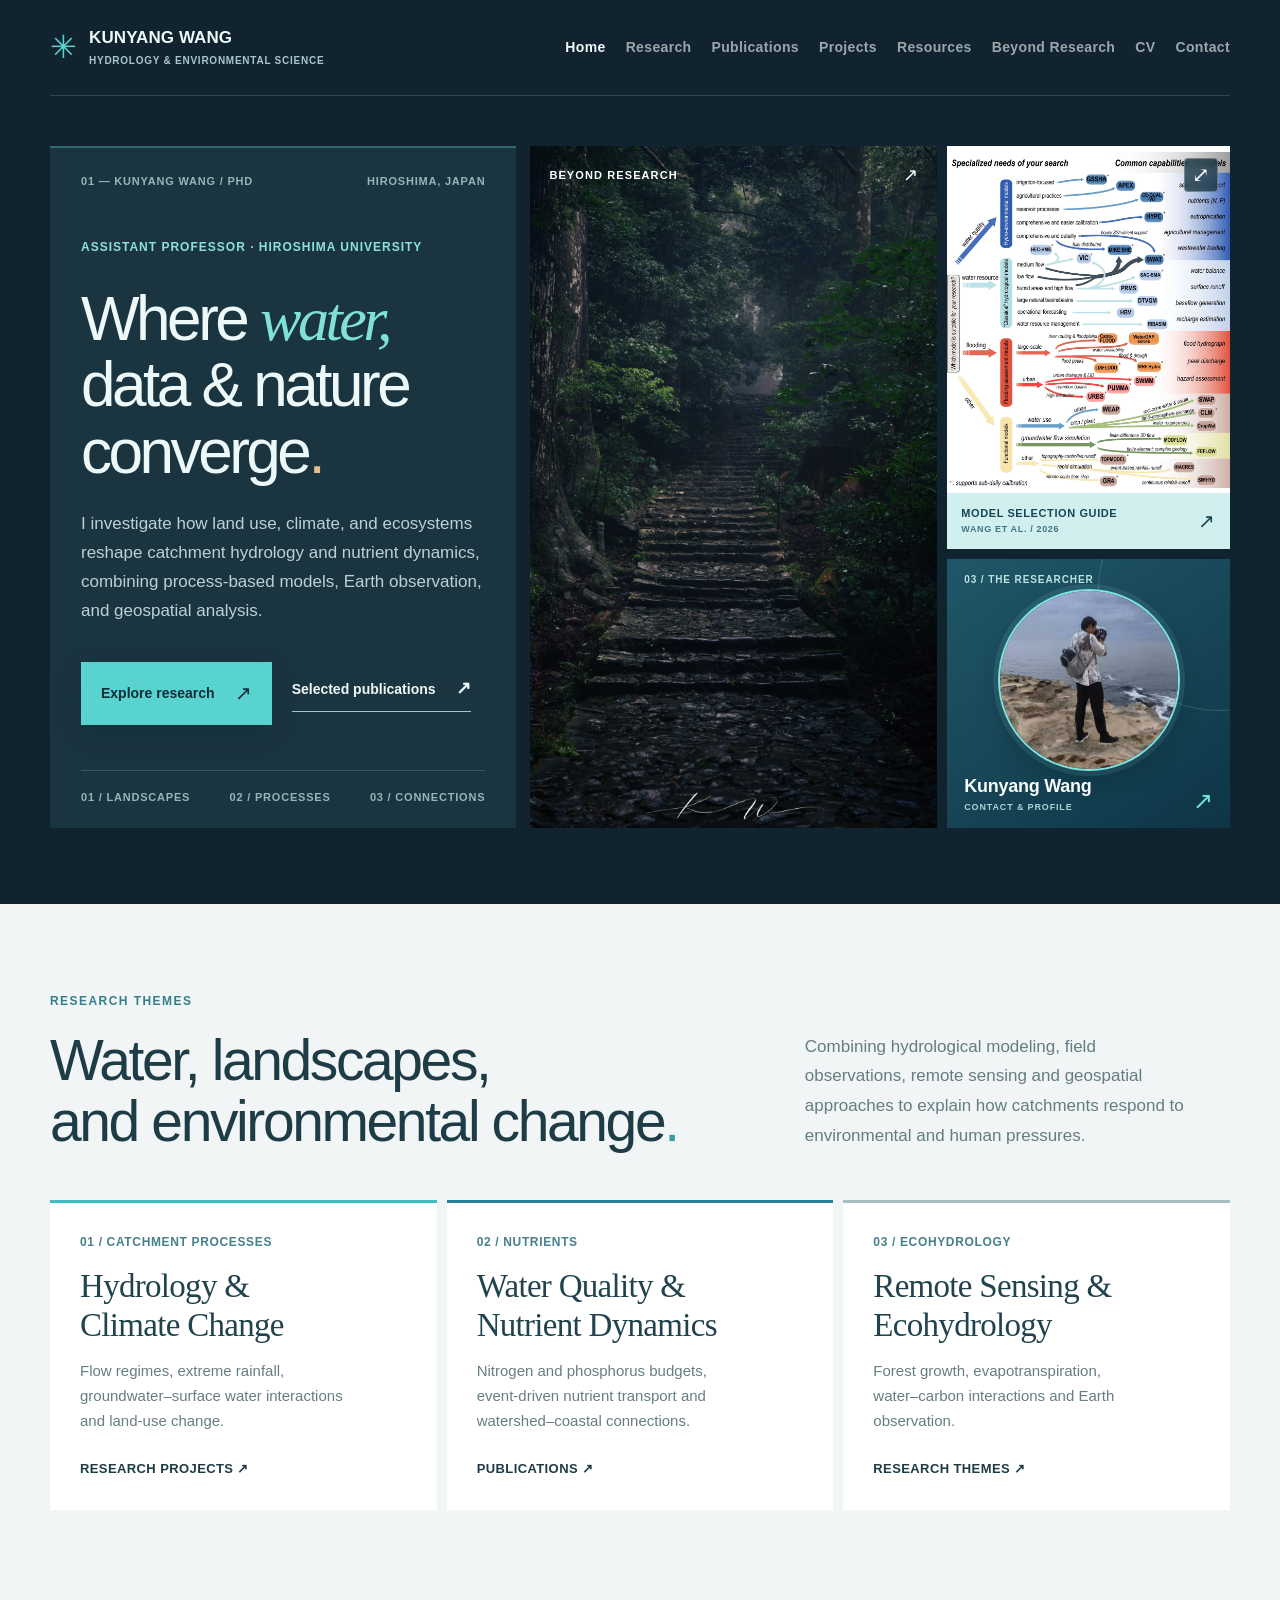
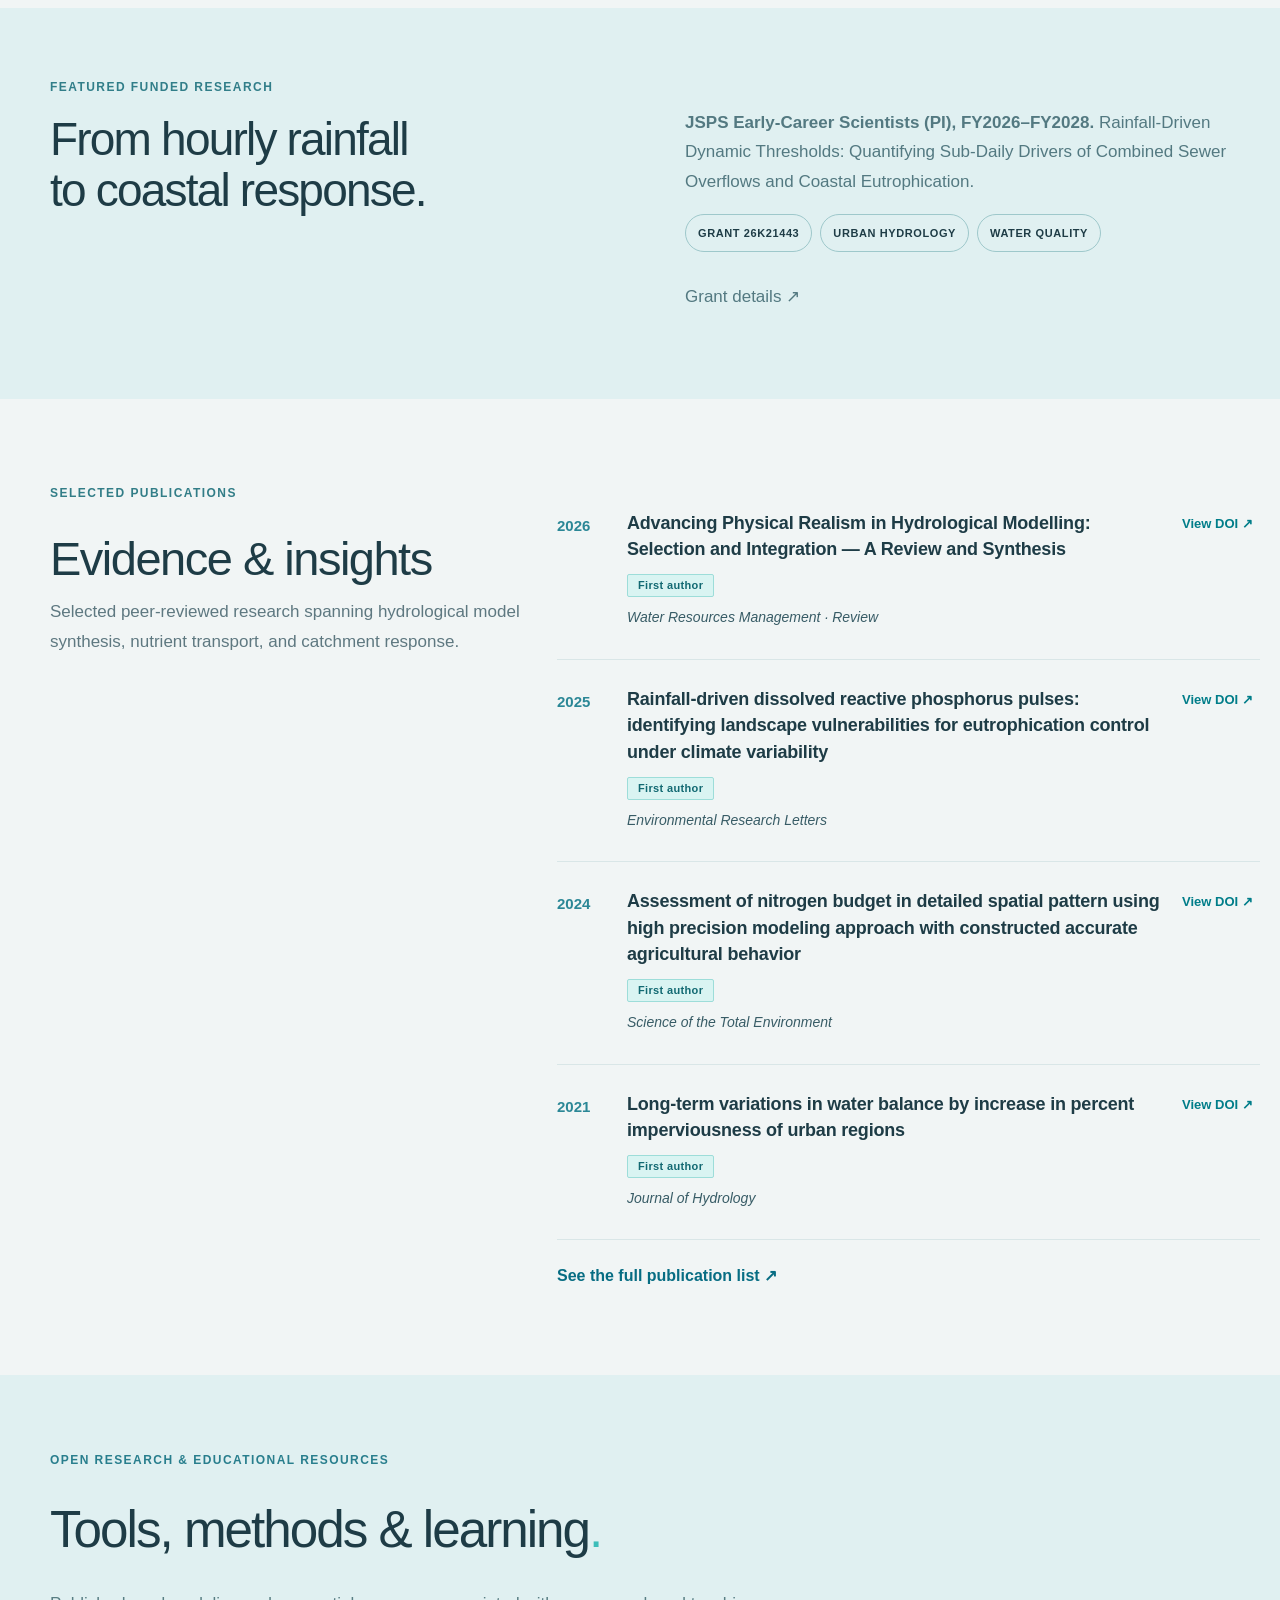
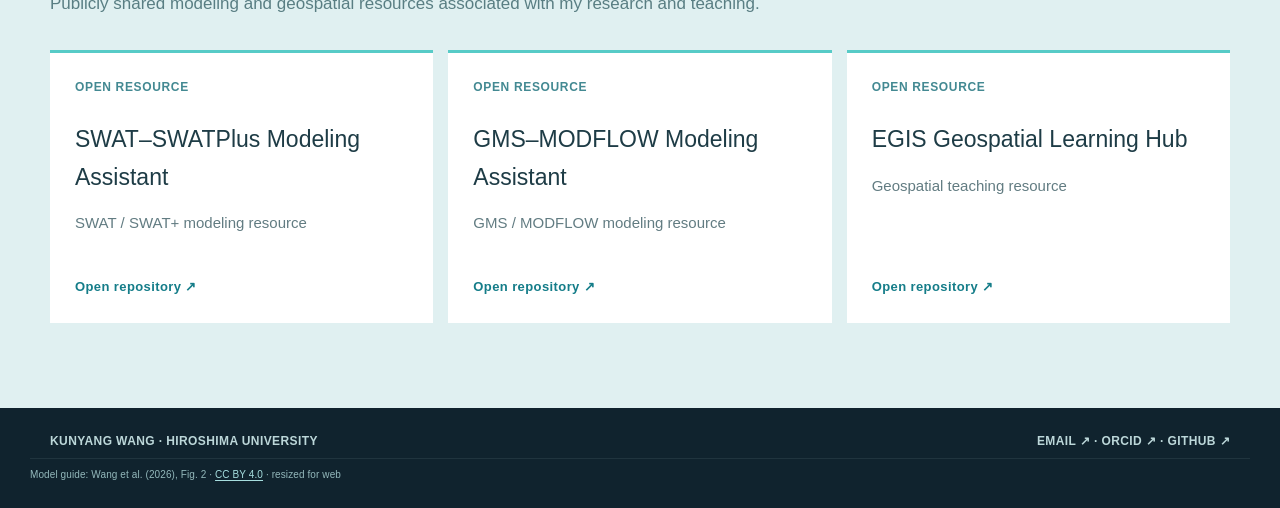
==== index.html @ d7cbd9cb "Deploy original Research Atlas V15 with Kumano Kodo photography" ====
<!DOCTYPE html>

<html lang="en"><head><meta charset="utf-8"/><meta content="width=device-width,initial-scale=1" name="viewport"/><meta content="Academic website of Kunyang Wang, Assistant Professor at Hiroshima University. Hydrology, water quality, remote sensing, and environmental modeling." name="description"/><title>Research Atlas | Kunyang Wang</title><link href="assets/base.css" rel="stylesheet"/><link href="assets/c-turquoise.css" rel="stylesheet"/><link href="assets/academic.css" rel="stylesheet"/><link href="assets/typography-v3.css" rel="stylesheet"/><link href="assets/photography-v4.css" rel="stylesheet"/><link href="assets/hero-photo-v5.css" rel="stylesheet"/><link href="assets/hero-grid-v6.css" rel="stylesheet"/><link href="assets/model-guide-v7.css" rel="stylesheet"/><link href="assets/portrait-tile-v9.css" rel="stylesheet"/></head><body><div class="top-shell" id="home"><header class="wrap site-nav"><a class="logo" href="index.html"><span class="logo-symbol">✳</span><span class="logo-words">KUNYANG WANG<small>HYDROLOGY &amp; ENVIRONMENTAL SCIENCE</small></span></a><nav aria-label="Main navigation" class="navlinks"><a class="active" href="index.html">Home</a><a href="index.html#research">Research</a><a href="publications.html">Publications</a><a href="projects.html">Projects</a><a href="resources.html">Resources</a><a href="beyond-research.html">Beyond Research</a><a href="cv.html">CV</a><a href="contact.html">Contact</a></nav></header>
<section class="hero wrap"><div class="hero-left"><div class="eyebrow"><span>01 — KUNYANG WANG / PHD</span><span>HIROSHIMA, JAPAN</span></div><div class="left-inner"><div class="tiny-caps">ASSISTANT PROFESSOR · HIROSHIMA UNIVERSITY</div><h1>Where <span>water,</span><br/>data &amp; nature<br/>converge<span class="stop">.</span></h1><p>I investigate how land use, climate, and ecosystems reshape catchment hydrology and nutrient dynamics, combining process-based models, Earth observation, and geospatial analysis.</p><div class="actions"><a class="primary" href="#research">Explore research <span>↗</span></a><a class="secondary" href="publications.html">Selected publications <span>↗</span></a></div></div><div class="left-bottom"><span>01 / LANDSCAPES</span><span>02 / PROCESSES</span><span>03 / CONNECTIONS</span></div></div><div class="hero-board"><a aria-label="Explore photography by Kunyang Wang" class="photo-tile" href="beyond-research.html"><img alt="A stone staircase rises through a dark green forest toward soft light; photograph by Kunyang Wang." decoding="async" fetchpriority="high" height="3840" loading="eager" src="photos/albums/kumano-kodo/01-mg-9178-1.webp" width="2560"/><div class="image-top">BEYOND RESEARCH<span>↗</span></div></a><figure class="map-tile model-guide-tile">
<a aria-label="Read Wang et al. (2026) review: Advancing Physical Realism in Hydrological Modelling" class="model-guide-link" href="https://doi.org/10.1007/s11269-026-04534-1" rel="noopener noreferrer" target="_blank"><img alt="Hydrological model-selection flowchart matching specialized research needs with model capabilities; from Wang et al. (2026), Figure 2." decoding="async" height="1307" loading="eager" src="assets/wang-et-al-2026-model-selection.webp" width="1100"/><span class="model-guide-caption"><span><strong>MODEL SELECTION GUIDE</strong><small>WANG ET AL. / 2026</small></span><b aria-hidden="true">↗</b></span></a>
<a aria-label="Open the full-resolution model selection figure in a new tab" class="model-guide-zoom" href="assets/wang-et-al-2026-model-selection-full.jpg" rel="noopener noreferrer" target="_blank" title="View full figure">⤢</a>
</figure><a aria-label="About Kunyang Wang — visit the Contact page" class="portrait-tile" href="contact.html"><span class="portrait-kicker">03 / THE RESEARCHER</span><span class="portrait-avatar"><img alt="Kunyang Wang standing on a rocky coastline and photographing the sea, full-length view" decoding="async" height="720" loading="eager" src="photos/site/kunyang-wang-coast-portrait.webp" width="720"/></span><span class="portrait-footer"><span class="portrait-label"><strong>Kunyang Wang</strong><small>CONTACT &amp; PROFILE</small></span><b aria-hidden="true">↗</b></span></a></div></section></div>
<section class="focus" id="research"><div class="wrap"><div class="focus-intro"><div><div class="tiny-caps">RESEARCH THEMES</div><h2>Water, landscapes,<br/>and environmental change<span>.</span></h2></div><p>Combining hydrological modeling, field observations, remote sensing and geospatial approaches to explain how catchments respond to environmental and human pressures.</p></div>
<div class="focus-grid"><a class="focus-card" href="projects.html"><div class="tag">01 / CATCHMENT PROCESSES</div><h3>Hydrology &amp;<br/>Climate Change</h3><p>Flow regimes, extreme rainfall, groundwater–surface water interactions and land-use change.</p><span>RESEARCH PROJECTS ↗</span></a>
<a class="focus-card" href="publications.html"><div class="tag">02 / NUTRIENTS</div><h3>Water Quality &amp;<br/>Nutrient Dynamics</h3><p>Nitrogen and phosphorus budgets, event-driven nutrient transport and watershed–coastal connections.</p><span>PUBLICATIONS ↗</span></a>
<a class="focus-card" href="projects.html"><div class="tag">03 / ECOHYDROLOGY</div><h3>Remote Sensing &amp;<br/>Ecohydrology</h3><p>Forest growth, evapotranspiration, water–carbon interactions and Earth observation.</p><span>RESEARCH THEMES ↗</span></a></div></div></section>
<section class="interlude" id="projects"><div class="wrap interlude-grid"><div><div class="tiny-caps">FEATURED FUNDED RESEARCH</div><h2>From hourly rainfall<br/>to coastal response.</h2></div><div><p><strong>JSPS Early-Career Scientists (PI), FY2026–FY2028.</strong> Rainfall-Driven Dynamic Thresholds: Quantifying Sub-Daily Drivers of Combined Sewer Overflows and Coastal Eutrophication.</p><div class="pills"><span>GRANT 26K21443</span><span>URBAN HYDROLOGY</span><span>WATER QUALITY</span></div><p><a class="" href="https://kaken.nii.ac.jp/grant/KAKENHI-PROJECT-26K21443/" rel="noopener noreferrer" target="_blank">Grant details <span aria-hidden="true">↗</span></a></p></div></div></section>
<section class="work wrap selected-section" id="work"><div><div class="tiny-caps">SELECTED PUBLICATIONS</div><h2>Evidence &amp; insights</h2><p>Selected peer-reviewed research spanning hydrological model synthesis, nutrient transport, and catchment response.</p></div><div class="selected-list"><article class="publication-card"><div class="pub-year">2026</div><div class="pub-info"><h3>Advancing Physical Realism in Hydrological Modelling: Selection and Integration — A Review and Synthesis</h3><span class="first-author-badge">First author</span><p class="pub-authors">Wang, K., Onodera, S.-I., Saito, M., Nang, Y.W.</p><p class="pub-journal">Water Resources Management · Review</p></div><div class="pub-link"><a class="doi-link" href="https://doi.org/10.1007/s11269-026-04534-1" rel="noopener noreferrer" target="_blank">View DOI <span aria-hidden="true">↗</span></a></div></article><article class="publication-card"><div class="pub-year">2025</div><div class="pub-info"><h3>Rainfall-driven dissolved reactive phosphorus pulses: identifying landscape vulnerabilities for eutrophication control under climate variability</h3><span class="first-author-badge">First author</span><p class="pub-authors">Wang, K., Onodera, S.-I., Saito, M., Kimbi, S.B., Ishida, T.</p><p class="pub-journal">Environmental Research Letters</p></div><div class="pub-link"><a class="doi-link" href="https://doi.org/10.1088/1748-9326/ae00e0" rel="noopener noreferrer" target="_blank">View DOI <span aria-hidden="true">↗</span></a></div></article><article class="publication-card"><div class="pub-year">2024</div><div class="pub-info"><h3>Assessment of nitrogen budget in detailed spatial pattern using high precision modeling approach with constructed accurate agricultural behavior</h3><span class="first-author-badge">First author</span><p class="pub-authors">Wang, K., Onodera, S.-I., Saito, M., Shimizu, Y.</p><p class="pub-journal">Science of the Total Environment</p></div><div class="pub-link"><a class="doi-link" href="https://doi.org/10.1016/j.scitotenv.2023.169631" rel="noopener noreferrer" target="_blank">View DOI <span aria-hidden="true">↗</span></a></div></article><article class="publication-card"><div class="pub-year">2021</div><div class="pub-info"><h3>Long-term variations in water balance by increase in percent imperviousness of urban regions</h3><span class="first-author-badge">First author</span><p class="pub-authors">Wang, K., Onodera, S.-I., Saito, M., Shimizu, Y.</p><p class="pub-journal">Journal of Hydrology</p></div><div class="pub-link"><a class="doi-link" href="https://doi.org/10.1016/j.jhydrol.2021.126767" rel="noopener noreferrer" target="_blank">View DOI <span aria-hidden="true">↗</span></a></div></article><div class="inline-cta"><a class="" href="publications.html" rel="noopener noreferrer" target="_blank">See the full publication list <span aria-hidden="true">↗</span></a></div></div></section>
<section class="resource-band"><div class="wrap"><div class="tiny-caps">OPEN RESEARCH &amp; EDUCATIONAL RESOURCES</div><h2>Tools, methods &amp; learning<span>.</span></h2><p>Publicly shared modeling and geospatial resources associated with my research and teaching.</p><div class="resource-grid"><div class="resource-card"><div class="tag">OPEN RESOURCE</div><h3>SWAT–SWATPlus Modeling Assistant</h3><p>SWAT / SWAT+ modeling resource</p><a class="" href="https://github.com/kywang32/SWAT-SWATPlus-Modeling-Assistant" rel="noopener noreferrer" target="_blank">Open repository <span aria-hidden="true">↗</span></a></div><div class="resource-card"><div class="tag">OPEN RESOURCE</div><h3>GMS–MODFLOW Modeling Assistant</h3><p>GMS / MODFLOW modeling resource</p><a class="" href="https://github.com/kywang32/GMS-MODFLOW-Modeling-Assistant" rel="noopener noreferrer" target="_blank">Open repository <span aria-hidden="true">↗</span></a></div><div class="resource-card"><div class="tag">OPEN RESOURCE</div><h3>EGIS Geospatial Learning Hub</h3><p>Geospatial teaching resource</p><a class="" href="https://github.com/kywang32/EGIS-Geospatial-Learning-Hub" rel="noopener noreferrer" target="_blank">Open repository <span aria-hidden="true">↗</span></a></div></div></div></section>
<footer id="contact"><div class="wrap"><span>KUNYANG WANG · HIROSHIMA UNIVERSITY</span><span><a class="" href="mailto:kywang@hiroshima-u.ac.jp" rel="noopener noreferrer" target="_blank">EMAIL <span aria-hidden="true">↗</span></a> · <a class="" href="https://orcid.org/0000-0001-8528-1574" rel="noopener noreferrer" target="_blank">ORCID <span aria-hidden="true">↗</span></a> · <a class="" href="https://github.com/kywang32" rel="noopener noreferrer" target="_blank">GITHUB <span aria-hidden="true">↗</span></a></span></div><span class="figure-credit">Model guide: Wang et al. (2026), Fig. 2 · <a href="https://creativecommons.org/licenses/by/4.0/" rel="license noopener noreferrer" target="_blank">CC BY 4.0</a> · resized for web</span></footer></body></html>
---- assets/base.css ----
:root{color-scheme:light}*{box-sizing:border-box}html{scroll-behavior:smooth}body{margin:0;-webkit-font-smoothing:antialiased}img{display:block;width:100%;height:100%;object-fit:cover}a{color:inherit;text-decoration:none}button{font:inherit}p{line-height:1.7}h1,h2,h3,p{margin-top:0}.wrap{width:min(1320px,calc(100% - 100px));margin-inline:auto}.site-nav{display:flex;align-items:center;justify-content:space-between;gap:24px;min-height:88px}.logo{font-size:17px;font-weight:800;letter-spacing:-.5px;white-space:nowrap}.logo span{display:block;font-size:10px;letter-spacing:1.4px;font-weight:600;opacity:.64;margin-top:4px}.navlinks{display:flex;align-items:center;gap:29px;font-size:12px;font-weight:650;letter-spacing:.35px}.navlinks a{opacity:.72;transition:opacity .2s}.navlinks a:hover,.navlinks .active{opacity:1}.tiny-caps{font-weight:750;letter-spacing:2px;font-size:10px;text-transform:uppercase}.preview-controls{position:fixed;bottom:24px;right:24px;z-index:50;display:flex;align-items:center;gap:5px;background:#ffffffee;padding:7px;box-shadow:0 12px 35px #0002;border:1px solid #ddd8;border-radius:99px;color:#1a2627;font:700 12px system-ui,sans-serif;backdrop-filter:blur(16px)}.preview-controls span{font-size:10px;letter-spacing:1px;padding:0 10px;color:#677}.preview-controls a{border-radius:99px;padding:9px 13px}.preview-controls a:hover,.preview-controls .sel{background:#193d39;color:#fff}.button{display:inline-flex;align-items:center;gap:26px;padding:16px 24px;border:1px solid currentColor;font-size:12px;font-weight:750;letter-spacing:.3px;transition:transform .2s}.button:hover{transform:translateY(-2px)}.button .arr{font-size:20px;font-weight:400;line-height:0}.reveal{opacity:1}footer{font-size:11px;letter-spacing:.15px}.site-nav .mobile-menu{display:none}@media(max-width:850px){.wrap{width:min(100% - 36px,660px)}.site-nav{min-height:70px}.navlinks{gap:13px;font-size:11px}.navlinks a:nth-child(n+4){display:none}.preview-controls{bottom:12px;right:12px;padding:5px}.preview-controls span{display:none}}@media(max-width:540px){.navlinks{gap:11px}.navlinks a:nth-child(n+3){display:none}.logo{font-size:14px}.logo span{font-size:8px}.button{gap:15px;padding:13px 17px}.preview-controls a{padding:8px 11px}}
---- assets/c-turquoise.css ----
body{background:#F1F5F5;font-family:Arial,'Helvetica Neue',sans-serif;color:#1E3C46}.top-shell{background:#10232E;color:#EDF8F8}.site-nav{height:90px;border-bottom:1px solid #A8DADD33}.site-nav .logo{display:flex;align-items:center;gap:12px}.logo-symbol{font-family:Georgia;font-size:37px;color:#58D3CF}.logo-words{font-size:16px}.logo-words small{font-size:8px;letter-spacing:1.4px;display:block;color:#ABC6CA;margin-top:5px}.navlinks{gap:25px}.navlinks a{opacity:.62}.nav-status{display:flex;align-items:center;gap:8px;font-size:9px;letter-spacing:1px;font-weight:700;color:#A4E7E4}.nav-status span{width:6px;height:6px;background:#57DFD8;border-radius:50%}.nav-status b{font-size:16px;font-weight:400;padding-left:13px}.hero{display:grid;grid-template-columns:47% 53%;gap:13px;padding-top:50px;padding-bottom:76px;min-height:640px}.hero-left{background:#1B3540;padding:24px 31px 22px;position:relative;display:flex;flex-direction:column}.eyebrow,.left-bottom{display:flex;justify-content:space-between;align-items:center;gap:10px;color:#94B5BA;font-size:9px;letter-spacing:1px;font-weight:800}.left-inner{margin:auto 0;padding:48px 0 45px}.left-inner .tiny-caps{color:#8CE1DB;font-size:9px;letter-spacing:1.6px}h1,h2,h3{font-weight:500}h1{font-size:clamp(54px,5.1vw,83px);letter-spacing:-4px;line-height:1.07;margin:28px 0 25px}h1>span:first-child{font-family:Georgia;font-weight:400;font-style:italic;color:#80E1D9}h1 .stop{color:#E6BE8B}.left-inner p{font-size:14px;max-width:380px;line-height:1.75;color:#BDD0D4}.actions{display:flex;gap:20px;margin-top:36px;align-items:center;flex-wrap:wrap}.actions a{font-size:11px;font-weight:760;display:flex;align-items:center;gap:20px}.actions .primary{background:#58D3CF;color:#102D39;padding:15px 20px}.actions .primary span{font-size:20px;font-weight:400}.actions .secondary{border-bottom:1px solid #A5C4C8;padding-bottom:7px}.actions .secondary span{font-size:18px}.left-bottom{border-top:1px solid #94B5BA44;padding-top:17px}.hero-board{height:552px;display:grid;grid-template-columns:59% 41%;grid-template-rows:62% 38%;gap:10px}.photo-tile{grid-column:1;grid-row:1 / span 2;position:relative;overflow:hidden;background:#235363}.photo-tile>img{filter:saturate(.72) contrast(1.04);object-position:43% center}.image-shade{position:absolute;inset:0;background:linear-gradient(0deg,#0A2532CC,transparent 42%)}.image-top{position:absolute;top:20px;left:19px;right:18px;display:flex;justify-content:space-between;color:#fff;font-size:9px;font-weight:800;letter-spacing:1.4px}.image-caption{position:absolute;bottom:25px;left:20px;right:15px;color:#fff}.image-caption span{display:block;letter-spacing:1.7px;font-size:9px;opacity:.7}.image-caption strong{display:block;font-weight:500;font-size:21px;margin-top:14px;line-height:1.2}.map-tile{position:relative;overflow:hidden;background:#DBEFF0}.map-tile>img{height:100%;object-fit:cover}.map-caption{position:absolute;left:0;right:0;bottom:0;background:#CAE6E7F0;color:#16596A;padding:13px 12px;display:flex;justify-content:space-between;font-size:8px;letter-spacing:.4px;font-weight:850}.map-caption b{font-size:15px}.data-tile{background:#174D60;color:#EAF9FA;padding:20px 18px;min-width:0;display:flex;flex-direction:column}.top-mini{font-size:9px;letter-spacing:1px;color:#B4E9E7}.data-tile svg{width:100%;height:100%;min-height:80px}.data-foot{display:flex;flex-direction:column;gap:3px;color:#C2E4E4;font-size:8px;font-weight:750;letter-spacing:1.2px}.data-foot span:last-child{font-size:7px;opacity:.6}.focus{background:#F1F5F5;padding:88px 0 98px}.focus-intro{display:grid;grid-template-columns:61% 39%;gap:35px;align-items:end}.focus-intro .tiny-caps{color:#367F8A}.focus-intro h2{font-size:57px;line-height:1.07;letter-spacing:-2.4px;margin:18px 0 48px}.focus-intro h2 span{color:#3A9A9F}.focus-intro p{max-width:385px;color:#637D83;font-size:14px;margin-bottom:49px}.focus-grid{display:grid;grid-template-columns:repeat(3,1fr);gap:10px}.focus-card{background:#fff;padding:30px;min-height:298px;display:flex;flex-direction:column;justify-content:space-between;border-top:3px solid #3BBFC1}.focus-card:nth-child(2){border-color:#287F9B}.focus-card:nth-child(3){border-color:#A8BFC4}.focus-card .tag{color:#46818B;font-size:10px;letter-spacing:1px;font-weight:800}.focus-card h3{font-family:Georgia;font-weight:400;font-size:31px;letter-spacing:-.7px;line-height:1.16;margin:15px 0}.focus-card p{font-size:12px;color:#667E83;max-width:270px}.focus-card>span{font-size:9px;letter-spacing:1px;font-weight:850;margin-top:10px}.interlude{background:#E0F0F1;padding:70px 0}.interlude-grid{display:grid;grid-template-columns:1fr 1fr;gap:90px}.interlude .tiny-caps{color:#317E89}.interlude h2{font-size:46px;line-height:1.1;letter-spacing:-1.8px;margin:17px 0 0}.interlude p{color:#537981;font-size:14px;margin-top:30px}.pills{display:flex;gap:8px;flex-wrap:wrap}.pills span{border:1px solid #9EC8CB;border-radius:99px;padding:9px 12px;font-size:9px;font-weight:750;letter-spacing:1px}.work{padding:85px 0;display:grid;grid-template-columns:1fr 1fr;gap:90px}.work .tiny-caps{color:#327D87}.work h2{font-size:47px;letter-spacing:-1.5px;margin:16px 0 0}.work p{font-size:14px;color:#5E7880}footer{background:#10232E;color:#BCD7D9;padding:24px 0}footer>.wrap{display:flex;align-items:center;justify-content:space-between;gap:20px;font-size:9px;letter-spacing:1px;font-weight:700}@media(max-width:1080px){.nav-status{display:none}.hero{grid-template-columns:1fr}.hero-board{height:480px}.hero-left{min-height:475px}.left-inner{padding:40px 0}.left-inner h1{font-size:75px}.eyebrow{gap:10px}.focus-intro h2{font-size:47px}}@media(max-width:540px){.hero{padding-top:24px;padding-bottom:40px}.hero-left{min-height:485px;padding:18px}.left-inner h1{font-size:55px;letter-spacing:-2.5px}.left-inner p{font-size:13px}.eyebrow span:last-child{display:none}.hero-board{height:490px;grid-template-columns:55% 45%}.image-caption strong{font-size:16px}.data-tile{padding:11px}.data-foot span{font-size:7px}.map-caption{font-size:7px;padding:10px 6px}.focus{padding:60px 0}.focus-intro{display:block}.focus-intro h2{font-size:43px;margin-bottom:18px}.focus-intro p{margin-bottom:30px}.focus-grid{grid-template-columns:1fr}.focus-card{min-height:230px}.interlude-grid,.work{grid-template-columns:1fr;gap:20px}.interlude h2{font-size:40px}.work{padding:60px 0}footer>.wrap{flex-wrap:wrap}}

/* Turquoise / Research Atlas art direction — preserve layout, replace forest-green system */
:root{--turquoise:#58D3CF;--turquoise-bright:#80E1D9;--deep-ocean:#10232E;--text:#1E3C46}
.site-nav .navlinks a:hover,.site-nav .navlinks a:focus-visible{color:var(--turquoise-bright)}
.hero-left{border-top:2px solid #58D3CF55}
.actions .primary{box-shadow:0 8px 28px #041F2938;transition:background .2s,transform .2s}
.actions .primary:hover{background:#83E6DF;transform:translateY(-2px)}
.focus-card{transition:transform .2s,box-shadow .2s}
.focus-card:hover{transform:translateY(-4px);box-shadow:0 16px 30px #1F637A18}
.focus-card h3{color:#21434E}
.pills span:hover{background:#C4E9E9}
::selection{background:#7DE4DF;color:#10232E}
---- assets/academic.css ----
.navlinks{gap:15px;font-size:11px}.site-nav{gap:14px}.logo-words{font-size:13px}.logo-words small{font-size:7px;letter-spacing:1.1px}
.interior-hero{padding:78px 0 82px}.interior-hero h1{font-size:clamp(56px,6.2vw,92px);margin:19px 0 18px}.interior-hero p{max-width:740px;color:#AAC9CE;font-size:17px}.interior-hero .tiny-caps{color:#80E1D9}
.page-content{padding:72px 0 96px;min-height:55vh}.page-content h2{font-size:clamp(27px,3vw,43px);letter-spacing:-1.3px}.page-content h3{font-family:Georgia,serif;font-weight:400;font-size:22px;color:#173947;line-height:1.3}.page-content p{color:#526E77;font-size:14px}.page-content .tiny-caps{color:#298D98}
.source-banner{background:#E0F0F1;padding:20px 25px;color:#3C6973;font-size:13px;line-height:1.75;border-left:3px solid #46BFC0;margin-bottom:30px}.source-banner a,.inline-cta a{font-weight:800;color:#076D83}.source-banner a:hover{text-decoration:underline}
.year-jump{display:flex;gap:11px;flex-wrap:wrap;margin-bottom:45px}.year-jump a{padding:9px 16px;background:#fff;color:#285862;font-size:12px;font-weight:800;border-bottom:2px solid #5DCFCB}.pub-year-group{margin-bottom:42px;scroll-margin-top:20px}.pub-year-group h2{border-bottom:1px solid #CFDEDF;padding-bottom:10px;margin-bottom:10px}.pub-year-group h2 small{font:400 12px Arial;color:#739197;margin-left:12px;letter-spacing:0}.publication-card{display:grid;grid-template-columns:65px 1fr 110px;gap:16px;padding:24px 0;border-bottom:1px solid #D9E6E7;align-items:start}.pub-year{font-size:13px;font-weight:800;color:#2B8796;padding-top:4px}.publication-card h3{font-family:Arial,'Helvetica Neue',sans-serif;font-weight:700;font-size:16px;line-height:1.45;letter-spacing:-.2px;margin:0 0 8px}.publication-card p{margin:0 0 4px;font-size:12px;line-height:1.5}.publication-card .pub-journal{font-style:italic;color:#385C66}.doi-link{font-size:11px;font-weight:800;color:#007D89}.muted{font-size:11px;color:#829C9E}.label-note{font-size:9px;display:block;color:#9A7663;margin-top:8px}.selected-section{grid-template-columns:40% 60%;gap:35px}.selected-section .publication-card{grid-template-columns:47px 1fr 70px;gap:10px}.selected-section .publication-card h3{font-size:14px}.selected-list{padding:0 20px 0 0}.selected-section .pub-authors{display:none}.inline-cta{padding-top:23px}
.resource-band{background:#E0F0F1;padding:76px 0 85px}.resource-band .tiny-caps{color:#287E8D}.resource-band h2{font-size:clamp(36px,4vw,54px);letter-spacing:-2px;margin:17px 0}.resource-band h2 span{color:#3CBDB9}.resource-band>div>p{color:#597E83;font-size:14px}.resource-grid{display:grid;grid-template-columns:repeat(3,minmax(0,1fr));gap:15px;margin-top:31px}.resource-card{padding:25px;background:#fff;border-top:3px solid #57CBC7;min-height:230px;display:flex;flex-direction:column}.resource-card .tag{color:#438992;font-size:10px;font-weight:800;letter-spacing:1px}.resource-card h3{font-size:23px;margin:23px 0 15px}.resource-card p{font-size:12px;color:#627C82;flex:1}.resource-card a{font-size:11px;color:#157D89;font-weight:800;margin-top:25px}.interior-resources{margin-top:40px}.interior-resources .resource-card{min-height:270px}.portrait-note{padding:80px 0;display:grid;grid-template-columns:2fr 1fr;gap:40px}.portrait-note h2{font-size:39px;letter-spacing:-1px;margin:18px 0}.portrait-note p{max-width:570px;color:#668187;font-size:14px}.soft-card{background:#fff;border-left:3px solid #3EBFC0;display:flex;flex-direction:column;justify-content:center;padding:30px;gap:15px;font-size:11px;font-weight:750;color:#397A84;letter-spacing:1.1px}
.content-grid{display:grid;grid-template-columns:1fr 1fr;gap:20px}.content-card{padding:32px;background:#fff;border-top:3px solid #53C8C5}.content-card .tag{font-size:10px;font-weight:800;letter-spacing:1.1px;color:#3B99A1}.content-card h2{margin:22px 0 10px}.content-card h3{font-size:20px;color:#53787E}.content-card .meta-row{display:flex;flex-wrap:wrap;gap:14px;font-size:11px;color:#207D89;font-weight:750;margin-bottom:15px}.content-card a,.link-list a{font-weight:800;color:#08748B}.fine-print{font-size:11px!important;color:#809294!important}.project-lines{border-top:1px solid #E0E9E9;padding-top:15px}.project-lines p{font-size:12px}.text-section{margin-top:66px;padding-top:28px;border-top:1px solid #CCDFE0}.mini-columns{display:grid;grid-template-columns:repeat(3,1fr);gap:30px;margin-top:25px}.mini-columns h3{font-size:22px}.two-col{display:grid;grid-template-columns:1fr 1fr;gap:50px}.cv-section h2{margin:20px 0}.cv-item{display:grid;grid-template-columns:115px 1fr;gap:15px;border-top:1px solid #D2E1E3;padding:20px 0}.cv-item time{color:#298D98;font-size:11px;font-weight:800}.cv-item h3{margin-bottom:6px;font-size:17px}.cv-item p{font-size:12px;margin-bottom:0}.link-list{display:grid;gap:12px;margin-top:27px}.link-list a{border-bottom:1px solid #E0E9E9;padding-bottom:8px;width:fit-content}
@media(max-width:1190px){.navlinks{gap:12px}.navlinks a:nth-child(2){display:none}}@media(max-width:950px){.site-nav{flex-wrap:wrap;height:auto;padding:15px 0}.navlinks{flex-wrap:wrap;gap:15px}.navlinks a:nth-child(2){display:inline}.hero{padding-top:35px}}@media(max-width:850px){.navlinks a:nth-child(n+4){display:inline}.selected-section{display:block}.selected-list{padding:0}.content-grid,.two-col{grid-template-columns:1fr}.interior-hero{padding:52px 0}}
@media(max-width:640px){.site-nav{align-items:flex-start}.logo{width:100%}.navlinks{display:flex;width:100%;overflow-x:auto;flex-wrap:nowrap;padding-bottom:8px}.navlinks a:nth-child(n){display:inline;white-space:nowrap}.resource-grid,.mini-columns,.portrait-note{grid-template-columns:1fr}.publication-card,.selected-section .publication-card{grid-template-columns:1fr;gap:6px}.pub-year{padding:0}.pub-link{margin-top:3px}.interior-hero h1{font-size:52px;letter-spacing:-2px}.page-content{padding-top:45px}.selected-section .publication-card h3{font-size:15px}.resource-band{padding:60px 0}}
---- assets/typography-v3.css ----
/* Academic Research Atlas V3: legible typography and stronger visual hierarchy.
   Designed for desktop reading, tablets, and mobile, without changing the turquoise palette. */
body {font-size:16px; line-height:1.65;}
:focus-visible {outline:2px solid #28BEBF;outline-offset:3px;}
.site-nav{min-height:96px}
.site-nav .logo .logo-words{font-size:17px;line-height:1.2;letter-spacing:.1px;font-weight:800;opacity:1;margin-top:0}
.site-nav .logo .logo-symbol{font-size:32px;line-height:1;opacity:1;margin-top:0;letter-spacing:0;font-weight:400}
.logo-words small{font-size:10px;letter-spacing:0.75px;margin-top:7px}
.navlinks{font-size:14px;gap:20px;line-height:1.4}
.tiny-caps{font-size:12px;letter-spacing:1.45px}
.hero .eyebrow,.hero .left-bottom{font-size:11px;letter-spacing:.8px}
.left-inner .tiny-caps{font-size:12px;letter-spacing:1px}
.left-inner p{font-size:17px;line-height:1.7;max-width:480px}
.actions a{font-size:14px}
.image-top,.image-caption span{font-size:11px}
.image-caption strong{font-size:23px}
.map-caption{font-size:10px}
.top-mini{font-size:11px}
.data-foot,.data-foot span:last-child{font-size:10px;letter-spacing:.5px}
.focus-intro p,.interlude p,.work p,.resource-band>div>p,.portrait-note p{font-size:17px;line-height:1.75}
.focus-card .tag,.resource-card .tag,.content-card .tag{font-size:12px;letter-spacing:.65px}
.focus-card p,.resource-card p,.project-lines p{font-size:15px;line-height:1.65}
.focus-card>span,.resource-card a{font-size:13px;letter-spacing:.4px}
.focus-card h3{font-size:33px}
.pills span{font-size:11px;letter-spacing:.6px}
.interior-hero p{font-size:18px;line-height:1.65}
.page-content p,.page-content .content-card p{font-size:16px;line-height:1.72}
.page-content h3{font-size:23px}
.source-banner{font-size:15px;line-height:1.7}
.pub-year-group h2 small{font-size:14px}
.year-jump a{font-size:14px}
.publication-card{grid-template-columns:72px minmax(0,1fr) 110px;gap:20px;padding:26px 0}
.pub-year{font-size:15px}
.publication-card h3,.selected-section .publication-card h3{font-size:18px;line-height:1.48}
.publication-card p,.selected-section .publication-card p{font-size:14px;line-height:1.6}
.doi-link,.muted{font-size:13px;line-height:1.6}
.first-author-badge{display:inline-flex;align-items:center;align-self:flex-start;
   width:max-content;max-width:100%;margin:0 0 9px;padding:4px 10px;
   font:700 11px/1.2 Arial,'Helvetica Neue',sans-serif;letter-spacing:.35px;
   background:#D9F4F2;color:#126972;border:1px solid #9DDDD9;border-radius:2px}
.selected-section .publication-card{grid-template-columns:56px minmax(0,1fr) 78px;gap:14px}
.selected-list{padding:0 5px 0 0}
.page-content .fine-print{font-size:13px!important}
.meta-row,.cv-item time{font-size:14px!important}
.cv-item h3{font-size:19px}
.cv-item p{font-size:15px}
.cv-item{grid-template-columns:145px minmax(0,1fr)}
.mini-columns h3{font-size:24px}
.link-list a{font-size:16px}
.single-grant{grid-template-columns: minmax(0,1fr);max-width:1050px}
.single-grant .content-card{padding:42px 46px}
.single-grant h2{font-size:clamp(30px,3vw,45px)}
.single-grant h3{font-size:26px;max-width:850px}
.resource-card{min-height:245px}
footer>.wrap{font-size:12px;letter-spacing:.4px}
@media(max-width:1200px){.navlinks{gap:13px;font-size:13px}}
@media(max-width:950px){.site-nav{align-items:flex-start;gap:12px}.navlinks{gap:16px}}
@media(max-width:850px){.navlinks{font-size:13px}.page-content{padding-top:55px}}
@media(max-width:640px){
  .site-nav{min-height:0;gap:12px}
  .navlinks{font-size:13px;gap:17px}
  .site-nav .logo .logo-words{font-size:15px}
  .site-nav .logo .logo-symbol{font-size:27px}
  .logo-words small{font-size:9px}
  .left-inner p{font-size:16px}
  .focus-intro p,.interlude p,.work p,.resource-band>div>p{font-size:16px}
  .focus-card p,.resource-card p{font-size:15px}
  .publication-card,.selected-section .publication-card{grid-template-columns:1fr;gap:8px}
  .publication-card h3,.selected-section .publication-card h3{font-size:17px}
  .publication-card p{font-size:14px}
  .cv-item{grid-template-columns:1fr;gap:7px}
  .single-grant .content-card{padding:28px 24px}
  .single-grant h3{font-size:23px}
  .data-foot,.data-foot span:last-child{font-size:9px}
  .map-caption{font-size:9px}
  footer>.wrap{font-size:11px}
}
---- assets/photography-v4.css ----
/* Research Atlas V4 — an editorial page for a personal photography collection. */
/* Source photos must retain their intended colors. The homepage caption has its own gradient. */
.photo-tile>img{filter:none}
.navlinks a{white-space:nowrap}
.beyond-hero{padding-bottom:75px}
.beyond-hero h1{letter-spacing:-3.5px}
.beyond-hero p{max-width:690px}
.photo-page{padding-top:66px}
.photo-intro{display:grid;grid-template-columns:1.1fr 0.9fr;gap:60px;align-items:end;margin-bottom:36px}
.photo-intro h2{font-family:Georgia,serif;font-size:clamp(35px,3.6vw,52px);font-weight:400;letter-spacing:-1.5px;line-height:1.13;margin:12px 0 0}
.photo-intro p{margin:0;max-width:465px;font-size:17px;color:#5B7A80;line-height:1.72}
.gallery-draft-note{background:#E0F0F1;color:#426C75;padding:15px 19px;margin-bottom:28px;font-size:14px;line-height:1.65;border-left:3px solid #59CDCD}
.gallery-draft-note strong{color:#205662}
.photo-grid{display:grid;grid-template-columns:repeat(3,minmax(0,1fr));gap:34px 18px;align-items:start}
.photo-entry{min-width:0;margin:0}
.photo-entry.wide{grid-column:span 2}
.photo-slot{aspect-ratio:1.28;position:relative;overflow:hidden;display:flex;align-items:center;justify-content:center;
  background:radial-gradient(circle at 74% 20%,#61CACA35,transparent 46%),linear-gradient(142deg,#1F5564,#173847 50%,#0E2835);
  border:1px solid #3B6F7E;isolation:isolate}
.photo-entry.wide .photo-slot{aspect-ratio:1.83}
.photo-entry.portrait .photo-slot{aspect-ratio:0.82}
.photo-entry:nth-child(2) .photo-slot{background:radial-gradient(circle at 16% 22%,#7AD2D338,transparent 47%),linear-gradient(145deg,#29516B,#1B3746)}
.photo-entry:nth-child(3) .photo-slot{background:radial-gradient(circle at 75% 52%,#51D4CD33,transparent 56%),linear-gradient(160deg,#284C58,#0E2E43)}
.photo-entry:nth-child(4) .photo-slot{background:radial-gradient(circle at 20% 75%,#8BD2D042,transparent 40%),linear-gradient(150deg,#124858,#283C50)}
.photo-entry:nth-child(5) .photo-slot{background:radial-gradient(circle at 60% 20%,#7DD3D04B,transparent 45%),linear-gradient(160deg,#153A58,#21515D)}
.photo-entry:nth-child(6) .photo-slot{background:radial-gradient(circle at 64% 62%,#B3E3DC35,transparent 46%),linear-gradient(130deg,#1D4A5A,#10303D)}
.slot-seq{position:absolute;left:19px;top:18px;color:#D2F2F0;font-size:11px;letter-spacing:1.3px;font-weight:800}
.slot-mark{font-size:clamp(70px,9vw,128px);font-weight:400;color:#6AD5D02E;line-height:1}
.slot-status{position:absolute;left:19px;bottom:18px;font-size:11px;letter-spacing:1px;font-weight:800;color:#B9DEDD}
.photo-entry figcaption{display:flex;justify-content:space-between;gap:10px;align-items:baseline;margin-top:11px}
.photo-entry figcaption strong{font-size:17px;font-weight:700;color:#1D4957}
.photo-entry figcaption span{font-size:12px;color:#64858C}
.photo-outro{border-top:1px solid #CADFE1;padding-top:24px;display:flex;align-items:center;justify-content:space-between;gap:20px;margin-top:55px}
.photo-outro p{font-size:14px!important;max-width:600px;margin:0}
.photo-outro a{color:#077B85;font-size:14px;font-weight:800;white-space:nowrap}
@media(max-width:1200px){.site-nav .navlinks{gap:11px;font-size:12px}}
@media(max-width:1040px){.site-nav{flex-wrap:wrap;height:auto;padding-top:14px;padding-bottom:14px}.site-nav .navlinks{flex-wrap:wrap;width:100%;gap:19px}}
@media(max-width:850px){.photo-intro{grid-template-columns:1fr;gap:15px}.photo-grid{grid-template-columns:repeat(2,minmax(0,1fr))}.photo-entry.wide{grid-column:span 2}.photo-entry.portrait .photo-slot{aspect-ratio:1.15}}
@media(max-width:640px){.site-nav .navlinks{flex-wrap:nowrap;overflow-x:auto;white-space:nowrap}.photo-grid{grid-template-columns:1fr;gap:27px}.photo-entry.wide{grid-column:span 1}.photo-entry.wide .photo-slot{aspect-ratio:1.37}.photo-entry.portrait .photo-slot{aspect-ratio:1.37}.photo-entry figcaption{flex-wrap:wrap}.photo-outro{flex-direction:column;align-items:flex-start}.gallery-draft-note{font-size:13px}}
---- assets/hero-photo-v5.css ----
/* V5 - original photograph in the hero layout. Avoid image color filters. */
.hero-board .photo-tile { display:block; position:relative; cursor:pointer; }
.hero-board .photo-tile > img { object-position: 50% 100%; filter:none; }
.hero-board .photo-tile .image-top { text-shadow:0 1px 9px #001820B8; font-size:11px; letter-spacing:1.1px; }
.hero-board .photo-tile .image-top span { font-size:18px; font-weight:500; line-height:1; }
.hero-board .photo-tile:hover .image-top { color:#80E1D9; }
.hero-board .photo-tile:focus-visible { outline:3px solid #80E1D9; outline-offset:2px; }
@media(max-width:540px){.hero-board .photo-tile > img{object-position:50% 100%}.hero-board .photo-tile .image-top{left:11px;right:10px;font-size:9px;letter-spacing:.65px}}

/* First original photo in Beyond Research, replacing the corresponding placeholder. */
#forest-steps { scroll-margin-top:32px; }
#forest-steps .photo-slot {background:#0d2530;}
#forest-steps .photo-slot > a {display:block;width:100%;height:100%;}
#forest-steps .photo-slot img {object-fit:cover;object-position:50% 100%;width:100%;height:100%;}
#forest-steps .photo-slot a:focus-visible {outline:3px solid #59CDCD;outline-offset:-4px;}
---- assets/hero-grid-v6.css ----
/* V6: desktop hero proportions and baseline alignment. */
@media (min-width:1081px) {
  .hero {
    grid-template-columns:minmax(0, 40fr) minmax(0, 60fr);
    align-items:stretch;
    column-gap:14px;
  }
  .hero-left {min-width:0; height:auto;}
  .hero-board {
    height:auto;
    min-height:0;
    align-self:stretch;
    grid-template-columns:minmax(0,59fr) minmax(0,41fr);
    grid-template-rows:minmax(0,60fr) minmax(0,40fr);
    gap:10px;
  }
  .hero-board > * {min-height:0; min-width:0;}
  .hero-board .photo-tile {height:100%;}
  .hero-board .photo-tile > img {width:100%;height:100%;object-fit:cover;object-position:50% 100%;}
  .hero-board .map-tile > img {width:100%;height:100%;object-fit:cover;}
  .left-inner h1{font-size:clamp(54px,4.85vw,73px);letter-spacing:-3.5px;}
  .left-inner p{max-width:460px;}
  .left-bottom {gap:9px;}
}
@media (min-width:1081px) and (max-width:1260px) {
  .left-inner h1{font-size:clamp(50px,4.7vw,65px);}
  .hero-left{padding-inline:24px;}
  .left-inner p{font-size:16px;}
  .actions{gap:13px;}
}
---- assets/model-guide-v7.css ----
/* V7: replace illustrative watershed in the top-right hero with a published model-selection figure. */
.model-guide-tile{background:#F3F7F7;margin:0;isolation:isolate;overflow:hidden;position:relative;}
.model-guide-link{position:relative;display:flex;flex-direction:column;width:100%;height:100%;overflow:hidden;align-items:stretch;justify-content:space-between;cursor:pointer;}
.model-guide-link>img{width:100%;height:calc(100% - 56px);min-height:0;flex:1;object-fit:contain;object-position:center center;display:block;background:#fff;filter:none;transition:transform .22s ease;}
.model-guide-link:hover>img{transform:scale(1.024)}
.model-guide-caption{position:relative;width:100%;min-height:56px;display:flex;justify-content:space-between;align-items:center;gap:8px;background:#D2EFF0F5;padding:13px 14px;color:#154654;letter-spacing:.65px;text-align:left;line-height:1.3;}
.model-guide-caption strong{display:block;font-size:11px;letter-spacing:.6px;font-weight:800;}
.model-guide-caption small{display:block;font-size:9px;margin-top:4px;color:#427580;font-weight:650;}
.model-guide-caption b{font-size:20px;line-height:1;font-weight:400;}
.model-guide-zoom{position:absolute;top:12px;right:12px;display:flex;width:34px;height:34px;justify-content:center;align-items:center;background:#12303CBD;color:#fff;backdrop-filter:blur(4px);border:1px solid #FFFFFF45;border-radius:4px;font-size:21px;z-index:2;}
.model-guide-zoom:hover{background:#168C95;color:#fff;}
.model-guide-link:focus-visible,.model-guide-zoom:focus-visible{outline:3px solid #58D3CF;outline-offset:-3px;}
footer>.figure-credit{display:block;width:min(1320px, calc(100% - 60px));margin:7px auto 0;padding-top:8px;border-top:1px solid #85A3A522;font-size:10px;font-weight:400;letter-spacing:.1px;color:#93B8BB;}
footer>.figure-credit a{color:#A6DEDF;text-decoration:underline;text-underline-offset:2px;}
@media(max-width:1080px){.model-guide-caption strong{font-size:10px}.model-guide-zoom{top:8px;right:8px}}
@media(max-width:540px){.model-guide-caption{padding:8px 7px;gap:2px;min-height:48px}.model-guide-caption strong{font-size:8px;letter-spacing:0}.model-guide-caption small{font-size:7px}.model-guide-caption b{font-size:13px}.model-guide-zoom{top:5px;right:5px;height:24px;width:24px;font-size:16px}footer>.figure-credit{width:calc(100% - 28px);}}
---- assets/portrait-tile-v9.css ----
/* V8: photographic identity tile. Circular avatar is CSS-masked, with unaltered photo colors. */
.hero-board .portrait-tile{min-width:0;min-height:0;overflow:hidden;position:relative;
  display:flex;flex-direction:column;align-items:center;justify-content:space-between;gap:4px;
  padding:14px 17px 15px;background:linear-gradient(145deg,#205768 0%,#174657 51%,#0D3546 100%);
  color:#F3FAF9;isolation:isolate;transition:background-color .2s ease}
.hero-board .portrait-tile::after{content:'';position:absolute;width:240px;height:240px;right:-110px;top:-90px;
  border:1px solid #7ADAD338;border-radius:50%;pointer-events:none;z-index:-1}
.hero-board .portrait-kicker{align-self:stretch;color:#B8E4E1;font-size:10px;font-weight:750;letter-spacing:.9px;line-height:1.3}
.hero-board .portrait-avatar{display:block;aspect-ratio:1/1;width:clamp(98px,10vw,150px);height:clamp(98px,10vw,150px);max-height:none;flex:0 0 auto;
  border-radius:50%;overflow:hidden;box-shadow:0 0 0 2px #7DE4DF,0 0 0 7px #A5EFF21A,0 10px 22px #081D2860;
  transition:transform .25s ease,box-shadow .25s ease}
.hero-board .portrait-avatar img{display:block;width:100%;height:100%;object-fit:cover;object-position:center;filter:none}
.hero-board .portrait-footer{width:100%;display:flex;justify-content:space-between;align-items:end;gap:7px;line-height:1.2}
.hero-board .portrait-label{min-width:0;display:block}
.hero-board .portrait-label strong{display:block;color:#F6FAF9;font-size:18px;line-height:1.25;font-weight:700;letter-spacing:-.25px}
.hero-board .portrait-label small{display:block;color:#A7D4D4;font-size:9px;font-weight:750;letter-spacing:.85px;margin-top:5px}
.hero-board .portrait-footer b{display:block;flex-shrink:0;font-size:24px;font-weight:400;color:#76E1D9;line-height:1}
.hero-board .portrait-tile:hover .portrait-avatar{transform:scale(1.045);box-shadow:0 0 0 2px #B1F7F1,0 0 0 8px #A5EFF22A,0 14px 28px #081D2870}
.hero-board .portrait-tile:hover .portrait-footer b{color:#C5FFF8}
.hero-board .portrait-tile:focus-visible{outline:3px solid #7DE4DF;outline-offset:-3px}
@media(max-width:1080px){.hero-board .portrait-avatar{width:94px;height:94px} }
@media(max-width:540px){
  .hero-board .portrait-tile{padding:10px 9px;gap:4px}
  .hero-board .portrait-kicker{font-size:8px;letter-spacing:.3px}
  .hero-board .portrait-avatar{width:86px;height:86px}
  .hero-board .portrait-label strong{font-size:13px;letter-spacing:0}
  .hero-board .portrait-label small{font-size:8px;letter-spacing:.15px;margin-top:3px}
  .hero-board .portrait-footer b{font-size:17px}
}
@media(max-width:380px){.hero-board .portrait-tile{padding-inline:7px}.hero-board .portrait-label strong{font-size:12px}.hero-board .portrait-avatar{width:78px;height:78px}}
@media(prefers-reduced-motion:reduce){.hero-board .portrait-avatar{transition:none}}

/* V9: full-length photographic portrait inside the original circular frame. */
@media (min-width:1081px){.hero-board .portrait-avatar{width:178px;height:178px}}
@media (min-width:541px) and (max-width:1080px){.hero-board .portrait-avatar{width:108px;height:108px}}
@media (min-width:381px) and (max-width:540px){.hero-board .portrait-avatar{width:97px;height:97px}}
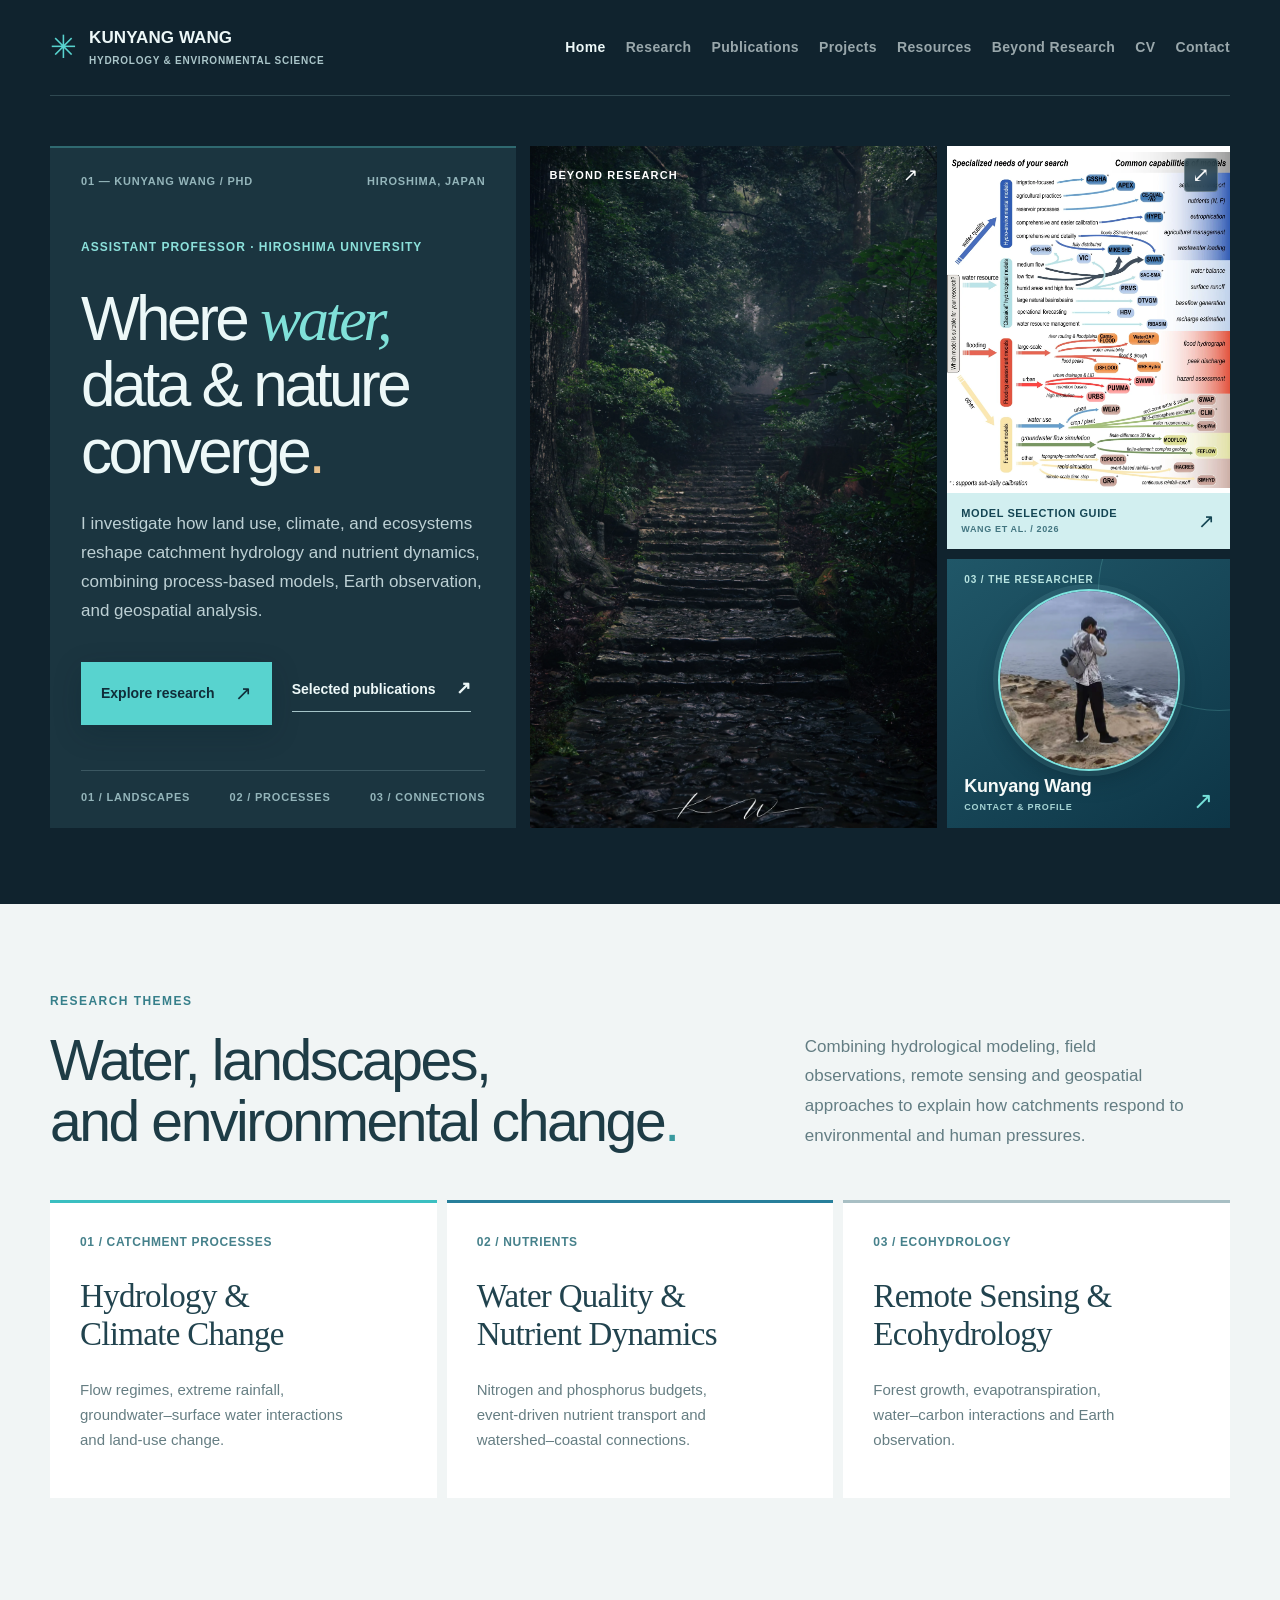
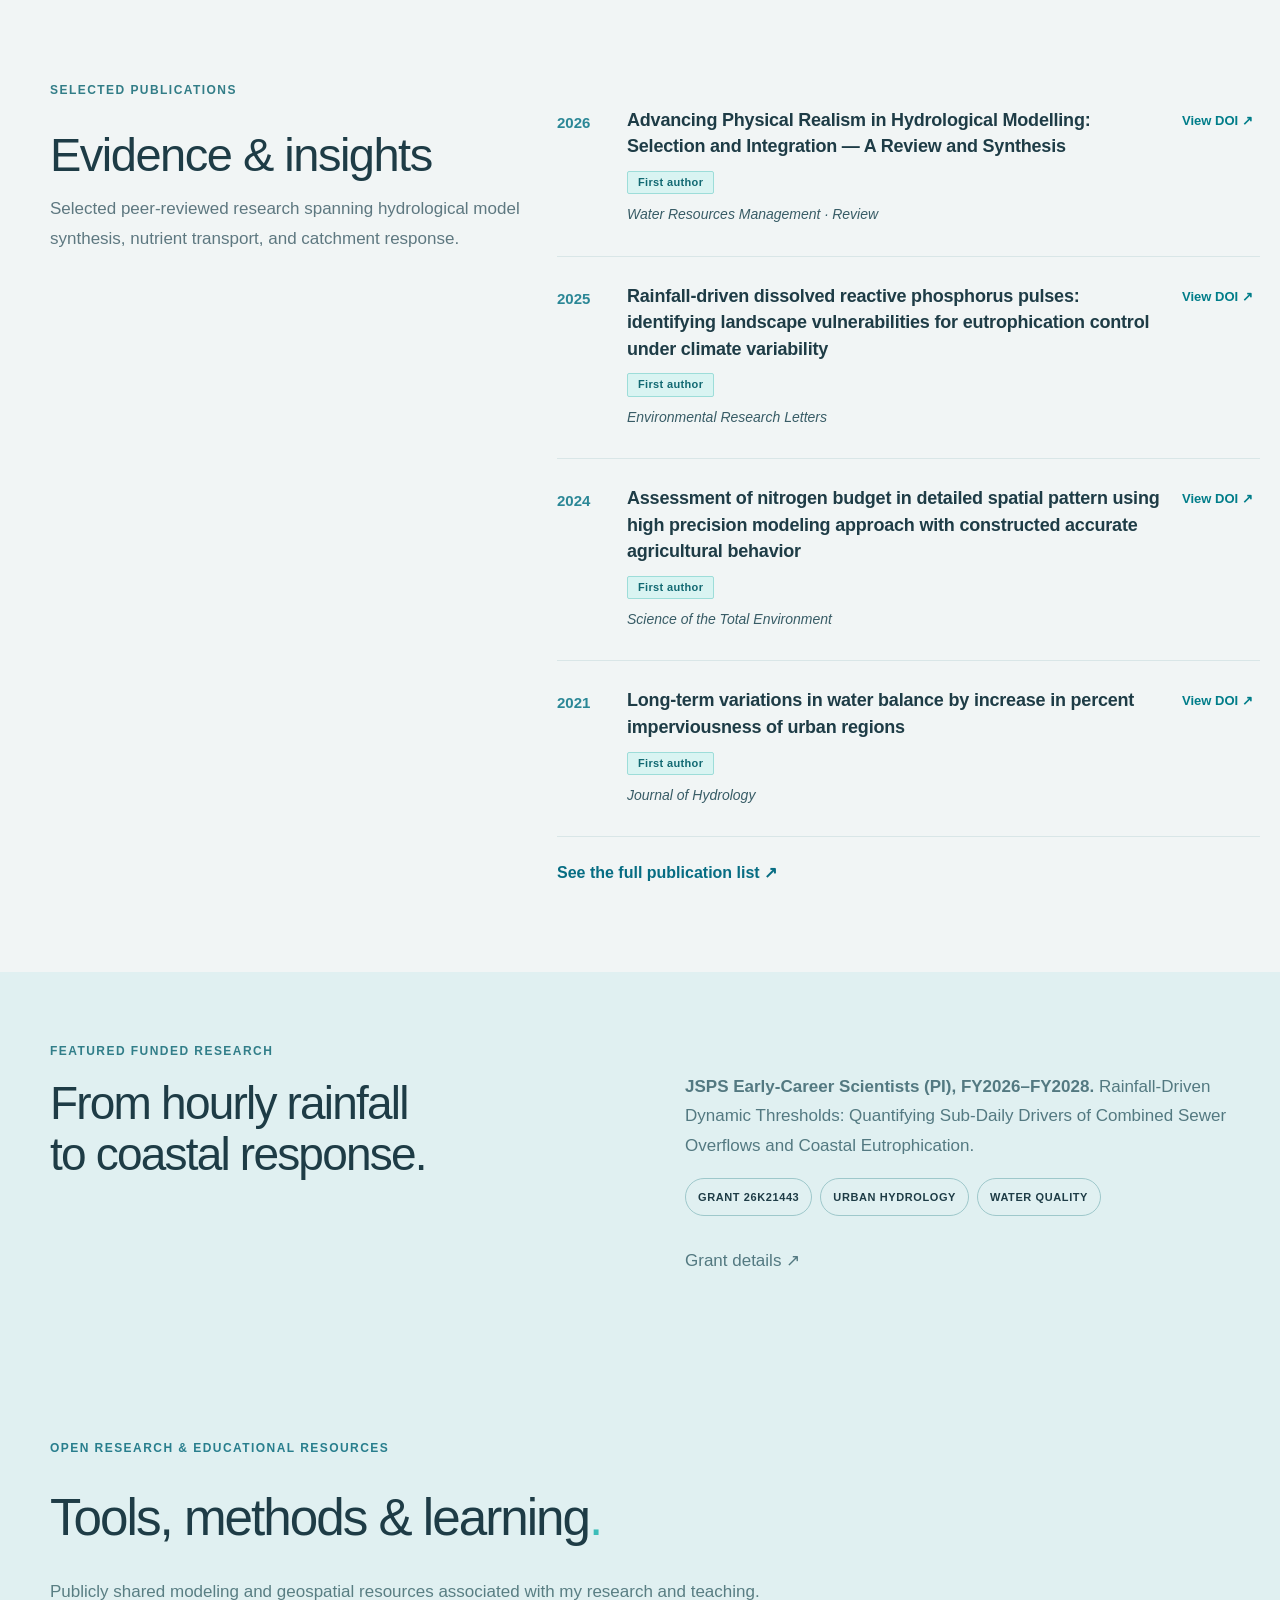
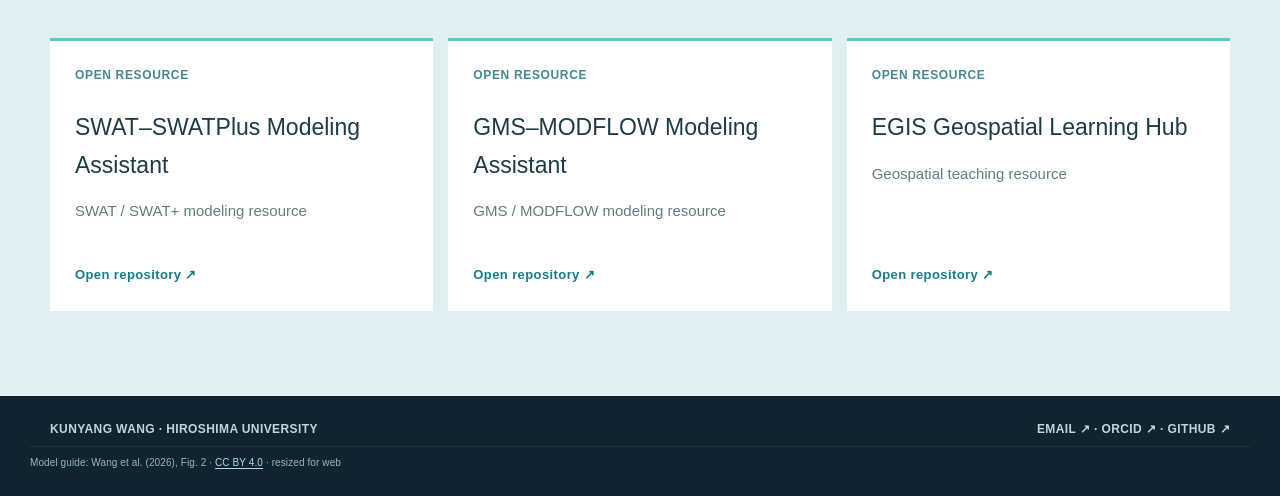
==== commit ea9774fd: "Update home page research cards and reorder publications and funding" ====
--- a/index.html
+++ b/index.html
@@ -6,10 +6,10 @@
 <a aria-label="Open the full-resolution model selection figure in a new tab" class="model-guide-zoom" href="assets/wang-et-al-2026-model-selection-full.jpg" rel="noopener noreferrer" target="_blank" title="View full figure">⤢</a>
 </figure><a aria-label="About Kunyang Wang — visit the Contact page" class="portrait-tile" href="contact.html"><span class="portrait-kicker">03 / THE RESEARCHER</span><span class="portrait-avatar"><img alt="Kunyang Wang standing on a rocky coastline and photographing the sea, full-length view" decoding="async" height="720" loading="eager" src="photos/site/kunyang-wang-coast-portrait.webp" width="720"/></span><span class="portrait-footer"><span class="portrait-label"><strong>Kunyang Wang</strong><small>CONTACT &amp; PROFILE</small></span><b aria-hidden="true">↗</b></span></a></div></section></div>
 <section class="focus" id="research"><div class="wrap"><div class="focus-intro"><div><div class="tiny-caps">RESEARCH THEMES</div><h2>Water, landscapes,<br/>and environmental change<span>.</span></h2></div><p>Combining hydrological modeling, field observations, remote sensing and geospatial approaches to explain how catchments respond to environmental and human pressures.</p></div>
-<div class="focus-grid"><a class="focus-card" href="projects.html"><div class="tag">01 / CATCHMENT PROCESSES</div><h3>Hydrology &amp;<br/>Climate Change</h3><p>Flow regimes, extreme rainfall, groundwater–surface water interactions and land-use change.</p><span>RESEARCH PROJECTS ↗</span></a>
-<a class="focus-card" href="publications.html"><div class="tag">02 / NUTRIENTS</div><h3>Water Quality &amp;<br/>Nutrient Dynamics</h3><p>Nitrogen and phosphorus budgets, event-driven nutrient transport and watershed–coastal connections.</p><span>PUBLICATIONS ↗</span></a>
-<a class="focus-card" href="projects.html"><div class="tag">03 / ECOHYDROLOGY</div><h3>Remote Sensing &amp;<br/>Ecohydrology</h3><p>Forest growth, evapotranspiration, water–carbon interactions and Earth observation.</p><span>RESEARCH THEMES ↗</span></a></div></div></section>
-<section class="interlude" id="projects"><div class="wrap interlude-grid"><div><div class="tiny-caps">FEATURED FUNDED RESEARCH</div><h2>From hourly rainfall<br/>to coastal response.</h2></div><div><p><strong>JSPS Early-Career Scientists (PI), FY2026–FY2028.</strong> Rainfall-Driven Dynamic Thresholds: Quantifying Sub-Daily Drivers of Combined Sewer Overflows and Coastal Eutrophication.</p><div class="pills"><span>GRANT 26K21443</span><span>URBAN HYDROLOGY</span><span>WATER QUALITY</span></div><p><a class="" href="https://kaken.nii.ac.jp/grant/KAKENHI-PROJECT-26K21443/" rel="noopener noreferrer" target="_blank">Grant details <span aria-hidden="true">↗</span></a></p></div></div></section>
+<div class="focus-grid"><article class="focus-card"><div class="tag">01 / CATCHMENT PROCESSES</div><h3>Hydrology &amp;<br/>Climate Change</h3><p>Flow regimes, extreme rainfall, groundwater–surface water interactions and land-use change.</p></article>
+<article class="focus-card"><div class="tag">02 / NUTRIENTS</div><h3>Water Quality &amp;<br/>Nutrient Dynamics</h3><p>Nitrogen and phosphorus budgets, event-driven nutrient transport and watershed–coastal connections.</p></article>
+<article class="focus-card"><div class="tag">03 / ECOHYDROLOGY</div><h3>Remote Sensing &amp;<br/>Ecohydrology</h3><p>Forest growth, evapotranspiration, water–carbon interactions and Earth observation.</p></article></div></div></section>
 <section class="work wrap selected-section" id="work"><div><div class="tiny-caps">SELECTED PUBLICATIONS</div><h2>Evidence &amp; insights</h2><p>Selected peer-reviewed research spanning hydrological model synthesis, nutrient transport, and catchment response.</p></div><div class="selected-list"><article class="publication-card"><div class="pub-year">2026</div><div class="pub-info"><h3>Advancing Physical Realism in Hydrological Modelling: Selection and Integration — A Review and Synthesis</h3><span class="first-author-badge">First author</span><p class="pub-authors">Wang, K., Onodera, S.-I., Saito, M., Nang, Y.W.</p><p class="pub-journal">Water Resources Management · Review</p></div><div class="pub-link"><a class="doi-link" href="https://doi.org/10.1007/s11269-026-04534-1" rel="noopener noreferrer" target="_blank">View DOI <span aria-hidden="true">↗</span></a></div></article><article class="publication-card"><div class="pub-year">2025</div><div class="pub-info"><h3>Rainfall-driven dissolved reactive phosphorus pulses: identifying landscape vulnerabilities for eutrophication control under climate variability</h3><span class="first-author-badge">First author</span><p class="pub-authors">Wang, K., Onodera, S.-I., Saito, M., Kimbi, S.B., Ishida, T.</p><p class="pub-journal">Environmental Research Letters</p></div><div class="pub-link"><a class="doi-link" href="https://doi.org/10.1088/1748-9326/ae00e0" rel="noopener noreferrer" target="_blank">View DOI <span aria-hidden="true">↗</span></a></div></article><article class="publication-card"><div class="pub-year">2024</div><div class="pub-info"><h3>Assessment of nitrogen budget in detailed spatial pattern using high precision modeling approach with constructed accurate agricultural behavior</h3><span class="first-author-badge">First author</span><p class="pub-authors">Wang, K., Onodera, S.-I., Saito, M., Shimizu, Y.</p><p class="pub-journal">Science of the Total Environment</p></div><div class="pub-link"><a class="doi-link" href="https://doi.org/10.1016/j.scitotenv.2023.169631" rel="noopener noreferrer" target="_blank">View DOI <span aria-hidden="true">↗</span></a></div></article><article class="publication-card"><div class="pub-year">2021</div><div class="pub-info"><h3>Long-term variations in water balance by increase in percent imperviousness of urban regions</h3><span class="first-author-badge">First author</span><p class="pub-authors">Wang, K., Onodera, S.-I., Saito, M., Shimizu, Y.</p><p class="pub-journal">Journal of Hydrology</p></div><div class="pub-link"><a class="doi-link" href="https://doi.org/10.1016/j.jhydrol.2021.126767" rel="noopener noreferrer" target="_blank">View DOI <span aria-hidden="true">↗</span></a></div></article><div class="inline-cta"><a class="" href="publications.html" rel="noopener noreferrer" target="_blank">See the full publication list <span aria-hidden="true">↗</span></a></div></div></section>
+<section class="interlude" id="projects"><div class="wrap interlude-grid"><div><div class="tiny-caps">FEATURED FUNDED RESEARCH</div><h2>From hourly rainfall<br/>to coastal response.</h2></div><div><p><strong>JSPS Early-Career Scientists (PI), FY2026–FY2028.</strong> Rainfall-Driven Dynamic Thresholds: Quantifying Sub-Daily Drivers of Combined Sewer Overflows and Coastal Eutrophication.</p><div class="pills"><span>GRANT 26K21443</span><span>URBAN HYDROLOGY</span><span>WATER QUALITY</span></div><p><a class="" href="projects.html">Grant details <span aria-hidden="true">↗</span></a></p></div></div></section>
 <section class="resource-band"><div class="wrap"><div class="tiny-caps">OPEN RESEARCH &amp; EDUCATIONAL RESOURCES</div><h2>Tools, methods &amp; learning<span>.</span></h2><p>Publicly shared modeling and geospatial resources associated with my research and teaching.</p><div class="resource-grid"><div class="resource-card"><div class="tag">OPEN RESOURCE</div><h3>SWAT–SWATPlus Modeling Assistant</h3><p>SWAT / SWAT+ modeling resource</p><a class="" href="https://github.com/kywang32/SWAT-SWATPlus-Modeling-Assistant" rel="noopener noreferrer" target="_blank">Open repository <span aria-hidden="true">↗</span></a></div><div class="resource-card"><div class="tag">OPEN RESOURCE</div><h3>GMS–MODFLOW Modeling Assistant</h3><p>GMS / MODFLOW modeling resource</p><a class="" href="https://github.com/kywang32/GMS-MODFLOW-Modeling-Assistant" rel="noopener noreferrer" target="_blank">Open repository <span aria-hidden="true">↗</span></a></div><div class="resource-card"><div class="tag">OPEN RESOURCE</div><h3>EGIS Geospatial Learning Hub</h3><p>Geospatial teaching resource</p><a class="" href="https://github.com/kywang32/EGIS-Geospatial-Learning-Hub" rel="noopener noreferrer" target="_blank">Open repository <span aria-hidden="true">↗</span></a></div></div></div></section>
 <footer id="contact"><div class="wrap"><span>KUNYANG WANG · HIROSHIMA UNIVERSITY</span><span><a class="" href="mailto:kywang@hiroshima-u.ac.jp" rel="noopener noreferrer" target="_blank">EMAIL <span aria-hidden="true">↗</span></a> · <a class="" href="https://orcid.org/0000-0001-8528-1574" rel="noopener noreferrer" target="_blank">ORCID <span aria-hidden="true">↗</span></a> · <a class="" href="https://github.com/kywang32" rel="noopener noreferrer" target="_blank">GITHUB <span aria-hidden="true">↗</span></a></span></div><span class="figure-credit">Model guide: Wang et al. (2026), Fig. 2 · <a href="https://creativecommons.org/licenses/by/4.0/" rel="license noopener noreferrer" target="_blank">CC BY 4.0</a> · resized for web</span></footer></body></html>
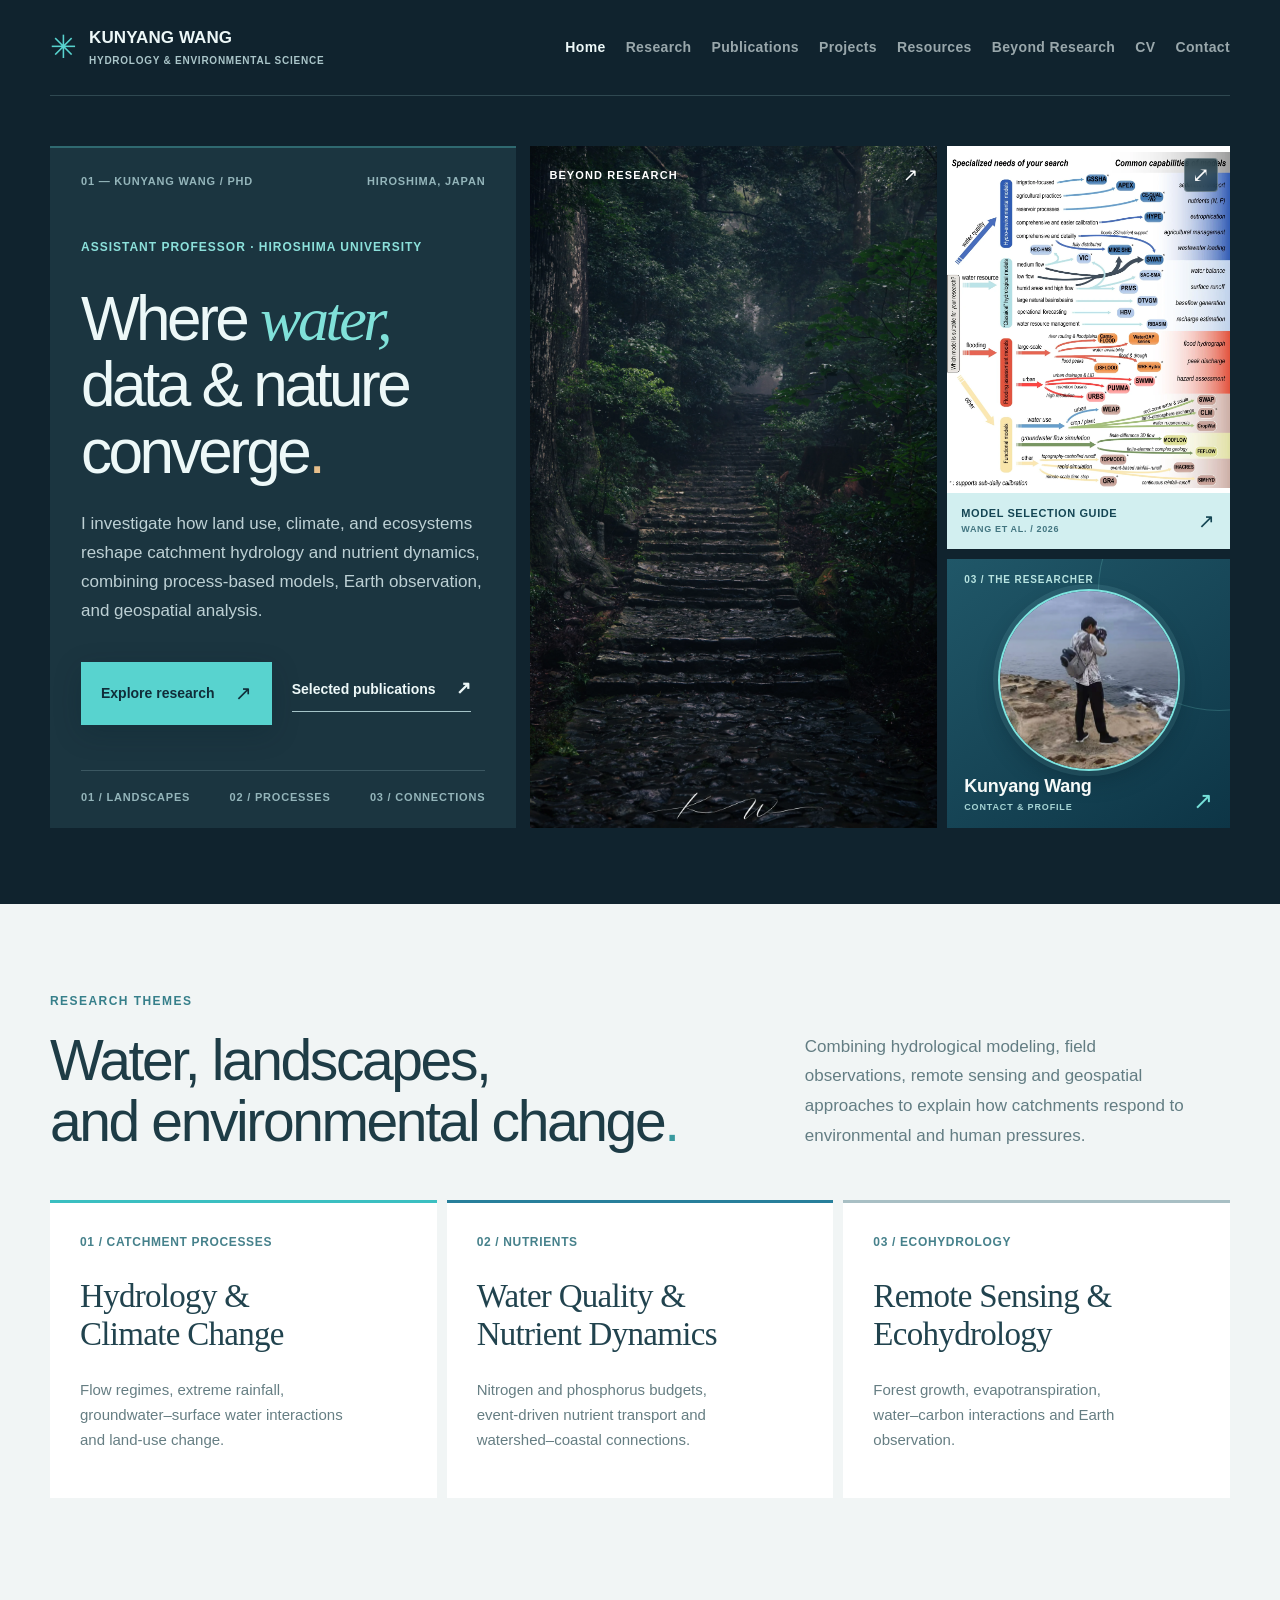
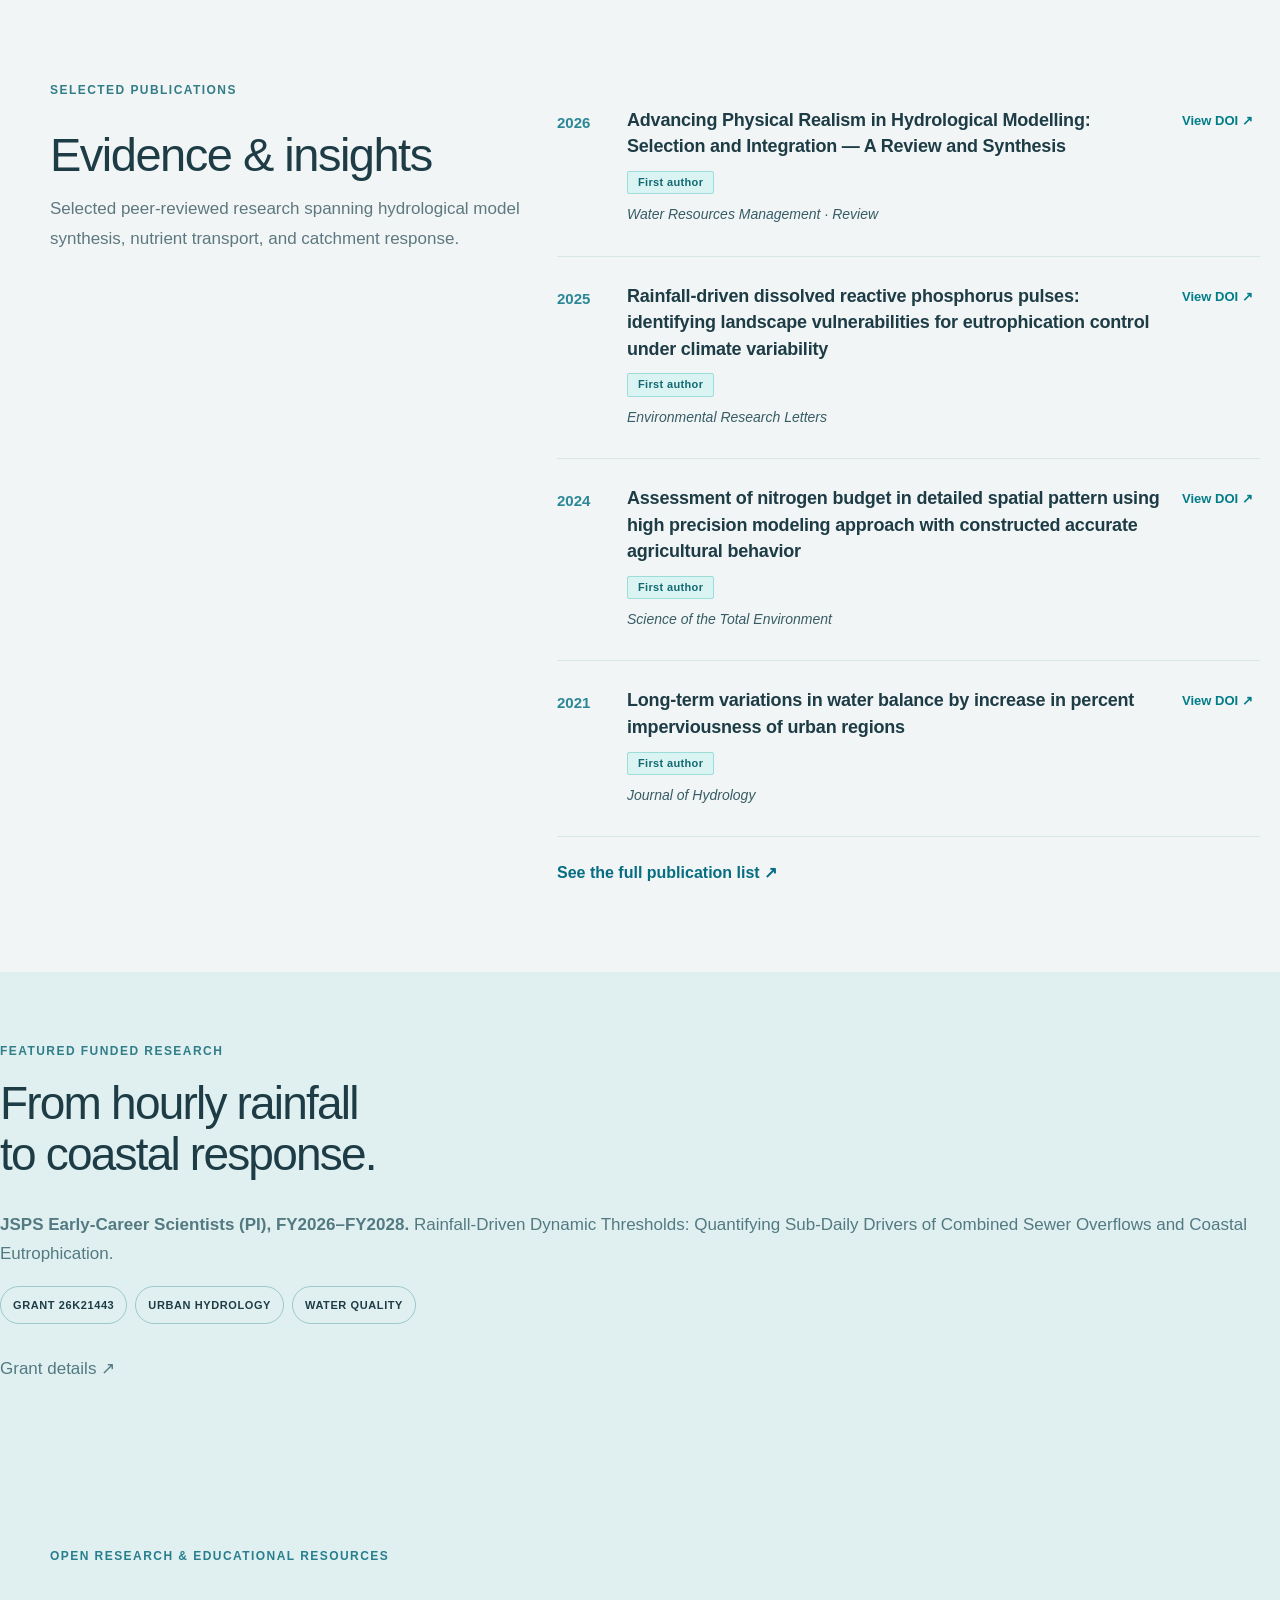
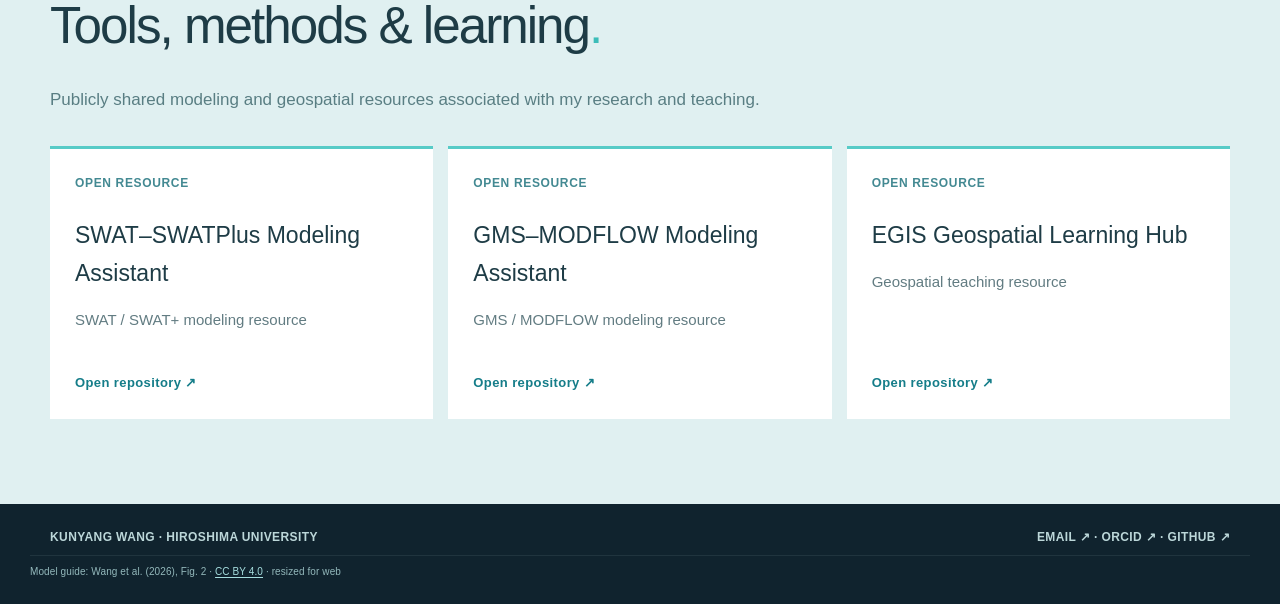
==== commit b69a5083: "Wrap selected publications in full-width alternating background band" ====
--- a/index.html
+++ b/index.html
@@ -9,7 +9,7 @@
 <div class="focus-grid"><article class="focus-card"><div class="tag">01 / CATCHMENT PROCESSES</div><h3>Hydrology &amp;<br/>Climate Change</h3><p>Flow regimes, extreme rainfall, groundwater–surface water interactions and land-use change.</p></article>
 <article class="focus-card"><div class="tag">02 / NUTRIENTS</div><h3>Water Quality &amp;<br/>Nutrient Dynamics</h3><p>Nitrogen and phosphorus budgets, event-driven nutrient transport and watershed–coastal connections.</p></article>
 <article class="focus-card"><div class="tag">03 / ECOHYDROLOGY</div><h3>Remote Sensing &amp;<br/>Ecohydrology</h3><p>Forest growth, evapotranspiration, water–carbon interactions and Earth observation.</p></article></div></div></section>
-<section class="work wrap selected-section" id="work"><div><div class="tiny-caps">SELECTED PUBLICATIONS</div><h2>Evidence &amp; insights</h2><p>Selected peer-reviewed research spanning hydrological model synthesis, nutrient transport, and catchment response.</p></div><div class="selected-list"><article class="publication-card"><div class="pub-year">2026</div><div class="pub-info"><h3>Advancing Physical Realism in Hydrological Modelling: Selection and Integration — A Review and Synthesis</h3><span class="first-author-badge">First author</span><p class="pub-authors">Wang, K., Onodera, S.-I., Saito, M., Nang, Y.W.</p><p class="pub-journal">Water Resources Management · Review</p></div><div class="pub-link"><a class="doi-link" href="https://doi.org/10.1007/s11269-026-04534-1" rel="noopener noreferrer" target="_blank">View DOI <span aria-hidden="true">↗</span></a></div></article><article class="publication-card"><div class="pub-year">2025</div><div class="pub-info"><h3>Rainfall-driven dissolved reactive phosphorus pulses: identifying landscape vulnerabilities for eutrophication control under climate variability</h3><span class="first-author-badge">First author</span><p class="pub-authors">Wang, K., Onodera, S.-I., Saito, M., Kimbi, S.B., Ishida, T.</p><p class="pub-journal">Environmental Research Letters</p></div><div class="pub-link"><a class="doi-link" href="https://doi.org/10.1088/1748-9326/ae00e0" rel="noopener noreferrer" target="_blank">View DOI <span aria-hidden="true">↗</span></a></div></article><article class="publication-card"><div class="pub-year">2024</div><div class="pub-info"><h3>Assessment of nitrogen budget in detailed spatial pattern using high precision modeling approach with constructed accurate agricultural behavior</h3><span class="first-author-badge">First author</span><p class="pub-authors">Wang, K., Onodera, S.-I., Saito, M., Shimizu, Y.</p><p class="pub-journal">Science of the Total Environment</p></div><div class="pub-link"><a class="doi-link" href="https://doi.org/10.1016/j.scitotenv.2023.169631" rel="noopener noreferrer" target="_blank">View DOI <span aria-hidden="true">↗</span></a></div></article><article class="publication-card"><div class="pub-year">2021</div><div class="pub-info"><h3>Long-term variations in water balance by increase in percent imperviousness of urban regions</h3><span class="first-author-badge">First author</span><p class="pub-authors">Wang, K., Onodera, S.-I., Saito, M., Shimizu, Y.</p><p class="pub-journal">Journal of Hydrology</p></div><div class="pub-link"><a class="doi-link" href="https://doi.org/10.1016/j.jhydrol.2021.126767" rel="noopener noreferrer" target="_blank">View DOI <span aria-hidden="true">↗</span></a></div></article><div class="inline-cta"><a class="" href="publications.html" rel="noopener noreferrer" target="_blank">See the full publication list <span aria-hidden="true">↗</span></a></div></div></section>
-<section class="interlude" id="projects"><div class="wrap interlude-grid"><div><div class="tiny-caps">FEATURED FUNDED RESEARCH</div><h2>From hourly rainfall<br/>to coastal response.</h2></div><div><p><strong>JSPS Early-Career Scientists (PI), FY2026–FY2028.</strong> Rainfall-Driven Dynamic Thresholds: Quantifying Sub-Daily Drivers of Combined Sewer Overflows and Coastal Eutrophication.</p><div class="pills"><span>GRANT 26K21443</span><span>URBAN HYDROLOGY</span><span>WATER QUALITY</span></div><p><a class="" href="projects.html">Grant details <span aria-hidden="true">↗</span></a></p></div></div></section>
+<section class="selected-publications-band" id="work"><div class="work wrap selected-section"><div><div class="tiny-caps">SELECTED PUBLICATIONS</div><h2>Evidence &amp; insights</h2><p>Selected peer-reviewed research spanning hydrological model synthesis, nutrient transport, and catchment response.</p></div><div class="selected-list"><article class="publication-card"><div class="pub-year">2026</div><div class="pub-info"><h3>Advancing Physical Realism in Hydrological Modelling: Selection and Integration — A Review and Synthesis</h3><span class="first-author-badge">First author</span><p class="pub-authors">Wang, K., Onodera, S.-I., Saito, M., Nang, Y.W.</p><p class="pub-journal">Water Resources Management · Review</p></div><div class="pub-link"><a class="doi-link" href="https://doi.org/10.1007/s11269-026-04534-1" rel="noopener noreferrer" target="_blank">View DOI <span aria-hidden="true">↗</span></a></div></article><article class="publication-card"><div class="pub-year">2025</div><div class="pub-info"><h3>Rainfall-driven dissolved reactive phosphorus pulses: identifying landscape vulnerabilities for eutrophication control under climate variability</h3><span class="first-author-badge">First author</span><p class="pub-authors">Wang, K., Onodera, S.-I., Saito, M., Kimbi, S.B., Ishida, T.</p><p class="pub-journal">Environmental Research Letters</p></div><div class="pub-link"><a class="doi-link" href="https://doi.org/10.1088/1748-9326/ae00e0" rel="noopener noreferrer" target="_blank">View DOI <span aria-hidden="true">↗</span></a></div></article><article class="publication-card"><div class="pub-year">2024</div><div class="pub-info"><h3>Assessment of nitrogen budget in detailed spatial pattern using high precision modeling approach with constructed accurate agricultural behavior</h3><span class="first-author-badge">First author</span><p class="pub-authors">Wang, K., Onodera, S.-I., Saito, M., Shimizu, Y.</p><p class="pub-journal">Science of the Total Environment</p></div><div class="pub-link"><a class="doi-link" href="https://doi.org/10.1016/j.scitotenv.2023.169631" rel="noopener noreferrer" target="_blank">View DOI <span aria-hidden="true">↗</span></a></div></article><article class="publication-card"><div class="pub-year">2021</div><div class="pub-info"><h3>Long-term variations in water balance by increase in percent imperviousness of urban regions</h3><span class="first-author-badge">First author</span><p class="pub-authors">Wang, K., Onodera, S.-I., Saito, M., Shimizu, Y.</p><p class="pub-journal">Journal of Hydrology</p></div><div class="pub-link"><a class="doi-link" href="https://doi.org/10.1016/j.jhydrol.2021.126767" rel="noopener noreferrer" target="_blank">View DOI <span aria-hidden="true">↗</span></a></div></article><div class="inline-cta"><a class="" href="publications.html" rel="noopener noreferrer" target="_blank">See the full publication list <span aria-hidden="true">↗</span></a></div></div></div></section>
+<section class="interlude" id="projects"<div class="wrap interlude-grid"><div><div class="tiny-caps">FEATURED FUNDED RESEARCH</div><h2>From hourly rainfall<br/>to coastal response.</h2></div><div><p><strong>JSPS Early-Career Scientists (PI), FY2026–FY2028.</strong> Rainfall-Driven Dynamic Thresholds: Quantifying Sub-Daily Drivers of Combined Sewer Overflows and Coastal Eutrophication.</p><div class="pills"><span>GRANT 26K21443</span><span>URBAN HYDROLOGY</span><span>WATER QUALITY</span></div><p><a class="" href="projects.html">Grant details <span aria-hidden="true">↗</span></a></p></div></div></section>
 <section class="resource-band"><div class="wrap"><div class="tiny-caps">OPEN RESEARCH &amp; EDUCATIONAL RESOURCES</div><h2>Tools, methods &amp; learning<span>.</span></h2><p>Publicly shared modeling and geospatial resources associated with my research and teaching.</p><div class="resource-grid"><div class="resource-card"><div class="tag">OPEN RESOURCE</div><h3>SWAT–SWATPlus Modeling Assistant</h3><p>SWAT / SWAT+ modeling resource</p><a class="" href="https://github.com/kywang32/SWAT-SWATPlus-Modeling-Assistant" rel="noopener noreferrer" target="_blank">Open repository <span aria-hidden="true">↗</span></a></div><div class="resource-card"><div class="tag">OPEN RESOURCE</div><h3>GMS–MODFLOW Modeling Assistant</h3><p>GMS / MODFLOW modeling resource</p><a class="" href="https://github.com/kywang32/GMS-MODFLOW-Modeling-Assistant" rel="noopener noreferrer" target="_blank">Open repository <span aria-hidden="true">↗</span></a></div><div class="resource-card"><div class="tag">OPEN RESOURCE</div><h3>EGIS Geospatial Learning Hub</h3><p>Geospatial teaching resource</p><a class="" href="https://github.com/kywang32/EGIS-Geospatial-Learning-Hub" rel="noopener noreferrer" target="_blank">Open repository <span aria-hidden="true">↗</span></a></div></div></div></section>
 <footer id="contact"><div class="wrap"><span>KUNYANG WANG · HIROSHIMA UNIVERSITY</span><span><a class="" href="mailto:kywang@hiroshima-u.ac.jp" rel="noopener noreferrer" target="_blank">EMAIL <span aria-hidden="true">↗</span></a> · <a class="" href="https://orcid.org/0000-0001-8528-1574" rel="noopener noreferrer" target="_blank">ORCID <span aria-hidden="true">↗</span></a> · <a class="" href="https://github.com/kywang32" rel="noopener noreferrer" target="_blank">GITHUB <span aria-hidden="true">↗</span></a></span></div><span class="figure-credit">Model guide: Wang et al. (2026), Fig. 2 · <a href="https://creativecommons.org/licenses/by/4.0/" rel="license noopener noreferrer" target="_blank">CC BY 4.0</a> · resized for web</span></footer></body></html>
--- a/assets/c-turquoise.css
+++ b/assets/c-turquoise.css
@@ -6,8 +6,6 @@
 .hero-left{border-top:2px solid #58D3CF55}
 .actions .primary{box-shadow:0 8px 28px #041F2938;transition:background .2s,transform .2s}
 .actions .primary:hover{background:#83E6DF;transform:translateY(-2px)}
-.focus-card{transition:transform .2s,box-shadow .2s}
-.focus-card:hover{transform:translateY(-4px);box-shadow:0 16px 30px #1F637A18}
 .focus-card h3{color:#21434E}
 .pills span:hover{background:#C4E9E9}
 ::selection{background:#7DE4DF;color:#10232E}
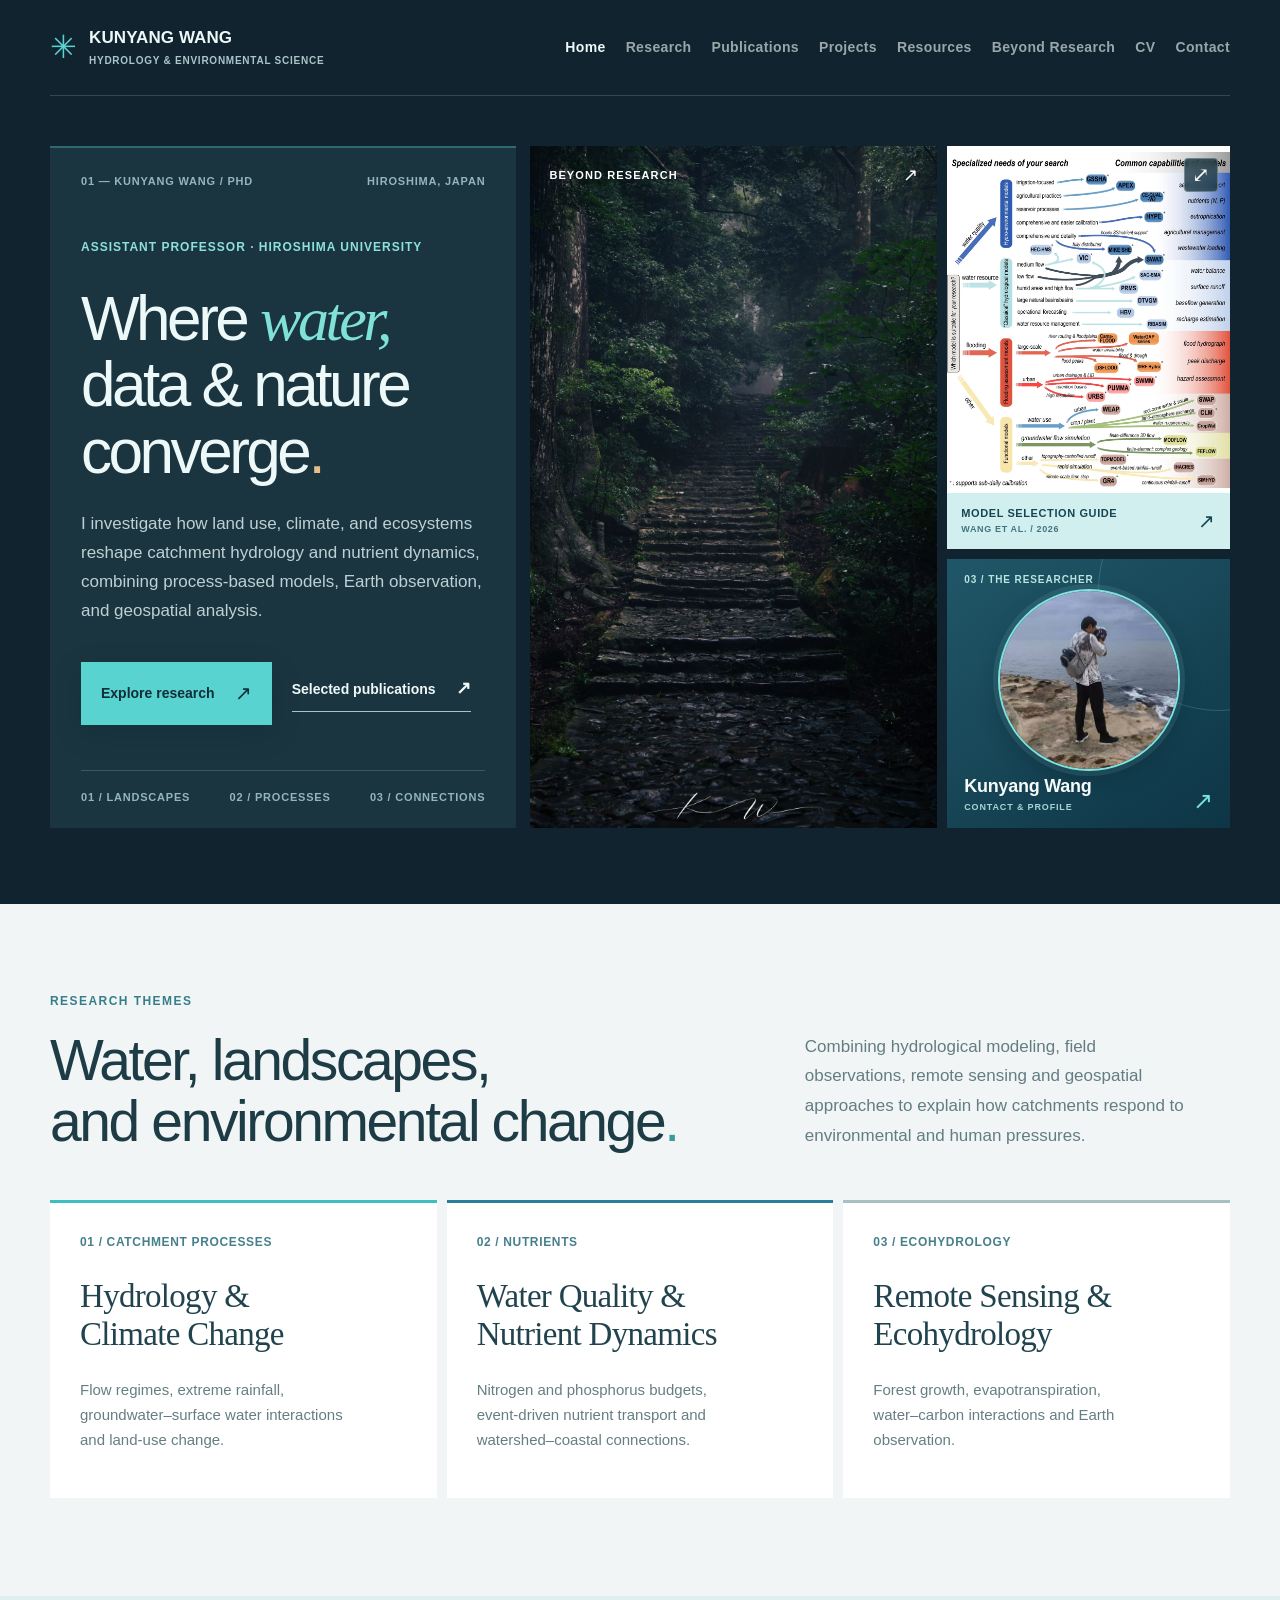
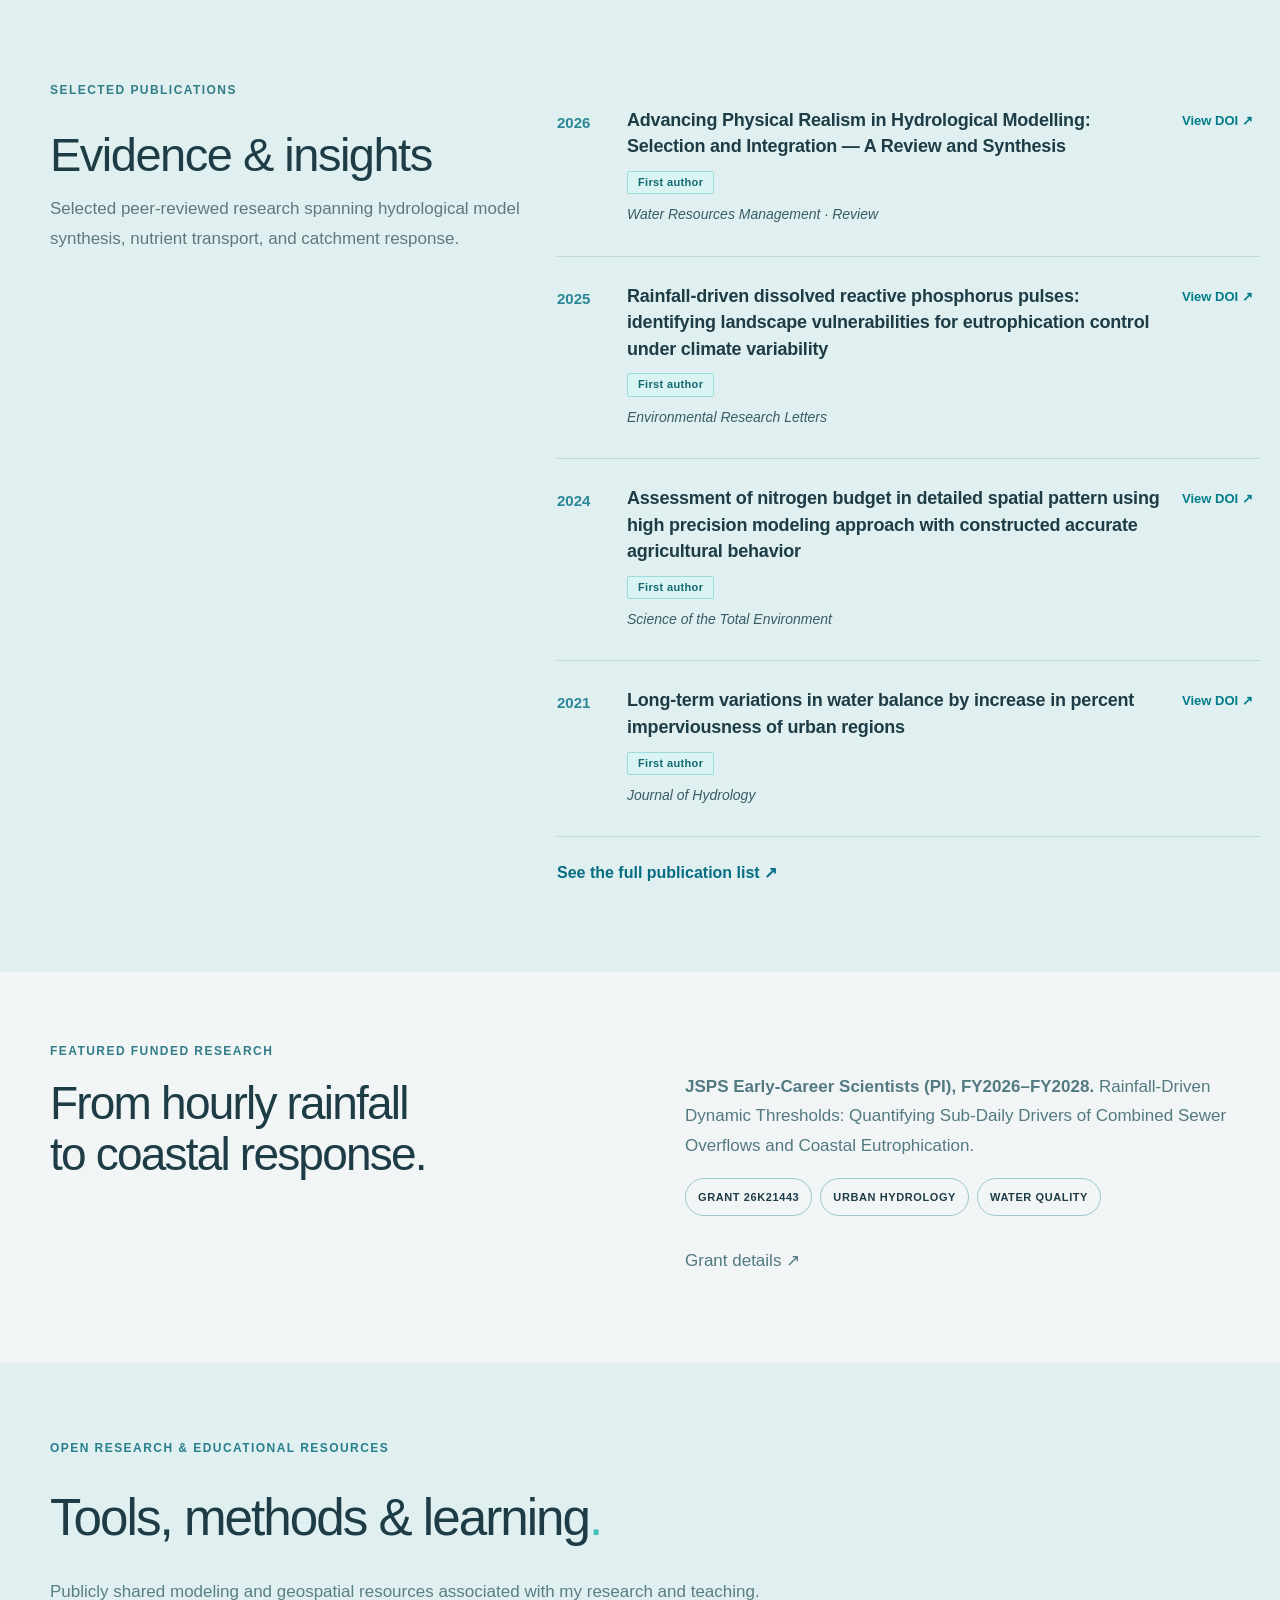
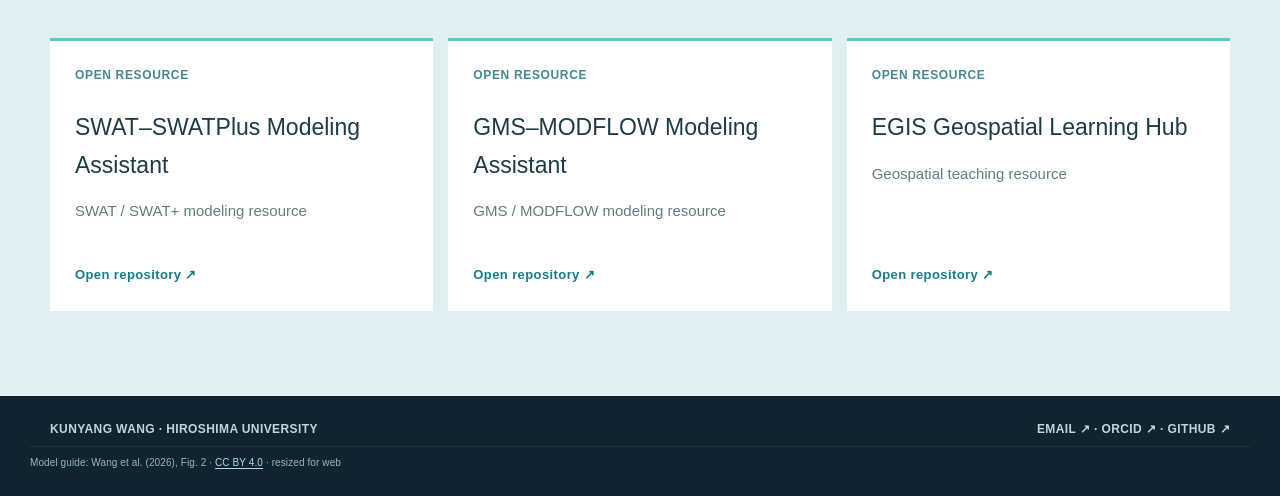
==== commit 7418cf1d: "Fix malformed funding section HTML and restore centered layout" ====
--- a/index.html
+++ b/index.html
@@ -10,6 +10,6 @@
 <article class="focus-card"><div class="tag">02 / NUTRIENTS</div><h3>Water Quality &amp;<br/>Nutrient Dynamics</h3><p>Nitrogen and phosphorus budgets, event-driven nutrient transport and watershed–coastal connections.</p></article>
 <article class="focus-card"><div class="tag">03 / ECOHYDROLOGY</div><h3>Remote Sensing &amp;<br/>Ecohydrology</h3><p>Forest growth, evapotranspiration, water–carbon interactions and Earth observation.</p></article></div></div></section>
 <section class="selected-publications-band" id="work"><div class="work wrap selected-section"><div><div class="tiny-caps">SELECTED PUBLICATIONS</div><h2>Evidence &amp; insights</h2><p>Selected peer-reviewed research spanning hydrological model synthesis, nutrient transport, and catchment response.</p></div><div class="selected-list"><article class="publication-card"><div class="pub-year">2026</div><div class="pub-info"><h3>Advancing Physical Realism in Hydrological Modelling: Selection and Integration — A Review and Synthesis</h3><span class="first-author-badge">First author</span><p class="pub-authors">Wang, K., Onodera, S.-I., Saito, M., Nang, Y.W.</p><p class="pub-journal">Water Resources Management · Review</p></div><div class="pub-link"><a class="doi-link" href="https://doi.org/10.1007/s11269-026-04534-1" rel="noopener noreferrer" target="_blank">View DOI <span aria-hidden="true">↗</span></a></div></article><article class="publication-card"><div class="pub-year">2025</div><div class="pub-info"><h3>Rainfall-driven dissolved reactive phosphorus pulses: identifying landscape vulnerabilities for eutrophication control under climate variability</h3><span class="first-author-badge">First author</span><p class="pub-authors">Wang, K., Onodera, S.-I., Saito, M., Kimbi, S.B., Ishida, T.</p><p class="pub-journal">Environmental Research Letters</p></div><div class="pub-link"><a class="doi-link" href="https://doi.org/10.1088/1748-9326/ae00e0" rel="noopener noreferrer" target="_blank">View DOI <span aria-hidden="true">↗</span></a></div></article><article class="publication-card"><div class="pub-year">2024</div><div class="pub-info"><h3>Assessment of nitrogen budget in detailed spatial pattern using high precision modeling approach with constructed accurate agricultural behavior</h3><span class="first-author-badge">First author</span><p class="pub-authors">Wang, K., Onodera, S.-I., Saito, M., Shimizu, Y.</p><p class="pub-journal">Science of the Total Environment</p></div><div class="pub-link"><a class="doi-link" href="https://doi.org/10.1016/j.scitotenv.2023.169631" rel="noopener noreferrer" target="_blank">View DOI <span aria-hidden="true">↗</span></a></div></article><article class="publication-card"><div class="pub-year">2021</div><div class="pub-info"><h3>Long-term variations in water balance by increase in percent imperviousness of urban regions</h3><span class="first-author-badge">First author</span><p class="pub-authors">Wang, K., Onodera, S.-I., Saito, M., Shimizu, Y.</p><p class="pub-journal">Journal of Hydrology</p></div><div class="pub-link"><a class="doi-link" href="https://doi.org/10.1016/j.jhydrol.2021.126767" rel="noopener noreferrer" target="_blank">View DOI <span aria-hidden="true">↗</span></a></div></article><div class="inline-cta"><a class="" href="publications.html" rel="noopener noreferrer" target="_blank">See the full publication list <span aria-hidden="true">↗</span></a></div></div></div></section>
-<section class="interlude" id="projects"<div class="wrap interlude-grid"><div><div class="tiny-caps">FEATURED FUNDED RESEARCH</div><h2>From hourly rainfall<br/>to coastal response.</h2></div><div><p><strong>JSPS Early-Career Scientists (PI), FY2026–FY2028.</strong> Rainfall-Driven Dynamic Thresholds: Quantifying Sub-Daily Drivers of Combined Sewer Overflows and Coastal Eutrophication.</p><div class="pills"><span>GRANT 26K21443</span><span>URBAN HYDROLOGY</span><span>WATER QUALITY</span></div><p><a class="" href="projects.html">Grant details <span aria-hidden="true">↗</span></a></p></div></div></section>
+<section class="interlude" id="projects"><div class="wrap interlude-grid"><div><div class="tiny-caps">FEATURED FUNDED RESEARCH</div><h2>From hourly rainfall<br/>to coastal response.</h2></div><div><p><strong>JSPS Early-Career Scientists (PI), FY2026–FY2028.</strong> Rainfall-Driven Dynamic Thresholds: Quantifying Sub-Daily Drivers of Combined Sewer Overflows and Coastal Eutrophication.</p><div class="pills"><span>GRANT 26K21443</span><span>URBAN HYDROLOGY</span><span>WATER QUALITY</span></div><p><a class="" href="projects.html">Grant details <span aria-hidden="true">↗</span></a></p></div></div></section>
 <section class="resource-band"><div class="wrap"><div class="tiny-caps">OPEN RESEARCH &amp; EDUCATIONAL RESOURCES</div><h2>Tools, methods &amp; learning<span>.</span></h2><p>Publicly shared modeling and geospatial resources associated with my research and teaching.</p><div class="resource-grid"><div class="resource-card"><div class="tag">OPEN RESOURCE</div><h3>SWAT–SWATPlus Modeling Assistant</h3><p>SWAT / SWAT+ modeling resource</p><a class="" href="https://github.com/kywang32/SWAT-SWATPlus-Modeling-Assistant" rel="noopener noreferrer" target="_blank">Open repository <span aria-hidden="true">↗</span></a></div><div class="resource-card"><div class="tag">OPEN RESOURCE</div><h3>GMS–MODFLOW Modeling Assistant</h3><p>GMS / MODFLOW modeling resource</p><a class="" href="https://github.com/kywang32/GMS-MODFLOW-Modeling-Assistant" rel="noopener noreferrer" target="_blank">Open repository <span aria-hidden="true">↗</span></a></div><div class="resource-card"><div class="tag">OPEN RESOURCE</div><h3>EGIS Geospatial Learning Hub</h3><p>Geospatial teaching resource</p><a class="" href="https://github.com/kywang32/EGIS-Geospatial-Learning-Hub" rel="noopener noreferrer" target="_blank">Open repository <span aria-hidden="true">↗</span></a></div></div></div></section>
 <footer id="contact"><div class="wrap"><span>KUNYANG WANG · HIROSHIMA UNIVERSITY</span><span><a class="" href="mailto:kywang@hiroshima-u.ac.jp" rel="noopener noreferrer" target="_blank">EMAIL <span aria-hidden="true">↗</span></a> · <a class="" href="https://orcid.org/0000-0001-8528-1574" rel="noopener noreferrer" target="_blank">ORCID <span aria-hidden="true">↗</span></a> · <a class="" href="https://github.com/kywang32" rel="noopener noreferrer" target="_blank">GITHUB <span aria-hidden="true">↗</span></a></span></div><span class="figure-credit">Model guide: Wang et al. (2026), Fig. 2 · <a href="https://creativecommons.org/licenses/by/4.0/" rel="license noopener noreferrer" target="_blank">CC BY 4.0</a> · resized for web</span></footer></body></html>
--- a/assets/c-turquoise.css
+++ b/assets/c-turquoise.css
@@ -9,3 +9,8 @@
 .focus-card h3{color:#21434E}
 .pills span:hover{background:#C4E9E9}
 ::selection{background:#7DE4DF;color:#10232E}
+
+/* Homepage full-width alternate bands after publications/funding reorder. */
+.selected-publications-band{background:#E0F0F1}
+.selected-publications-band .publication-card{border-bottom-color:#BDD7D9}
+#projects.interlude{background:#F1F5F5}
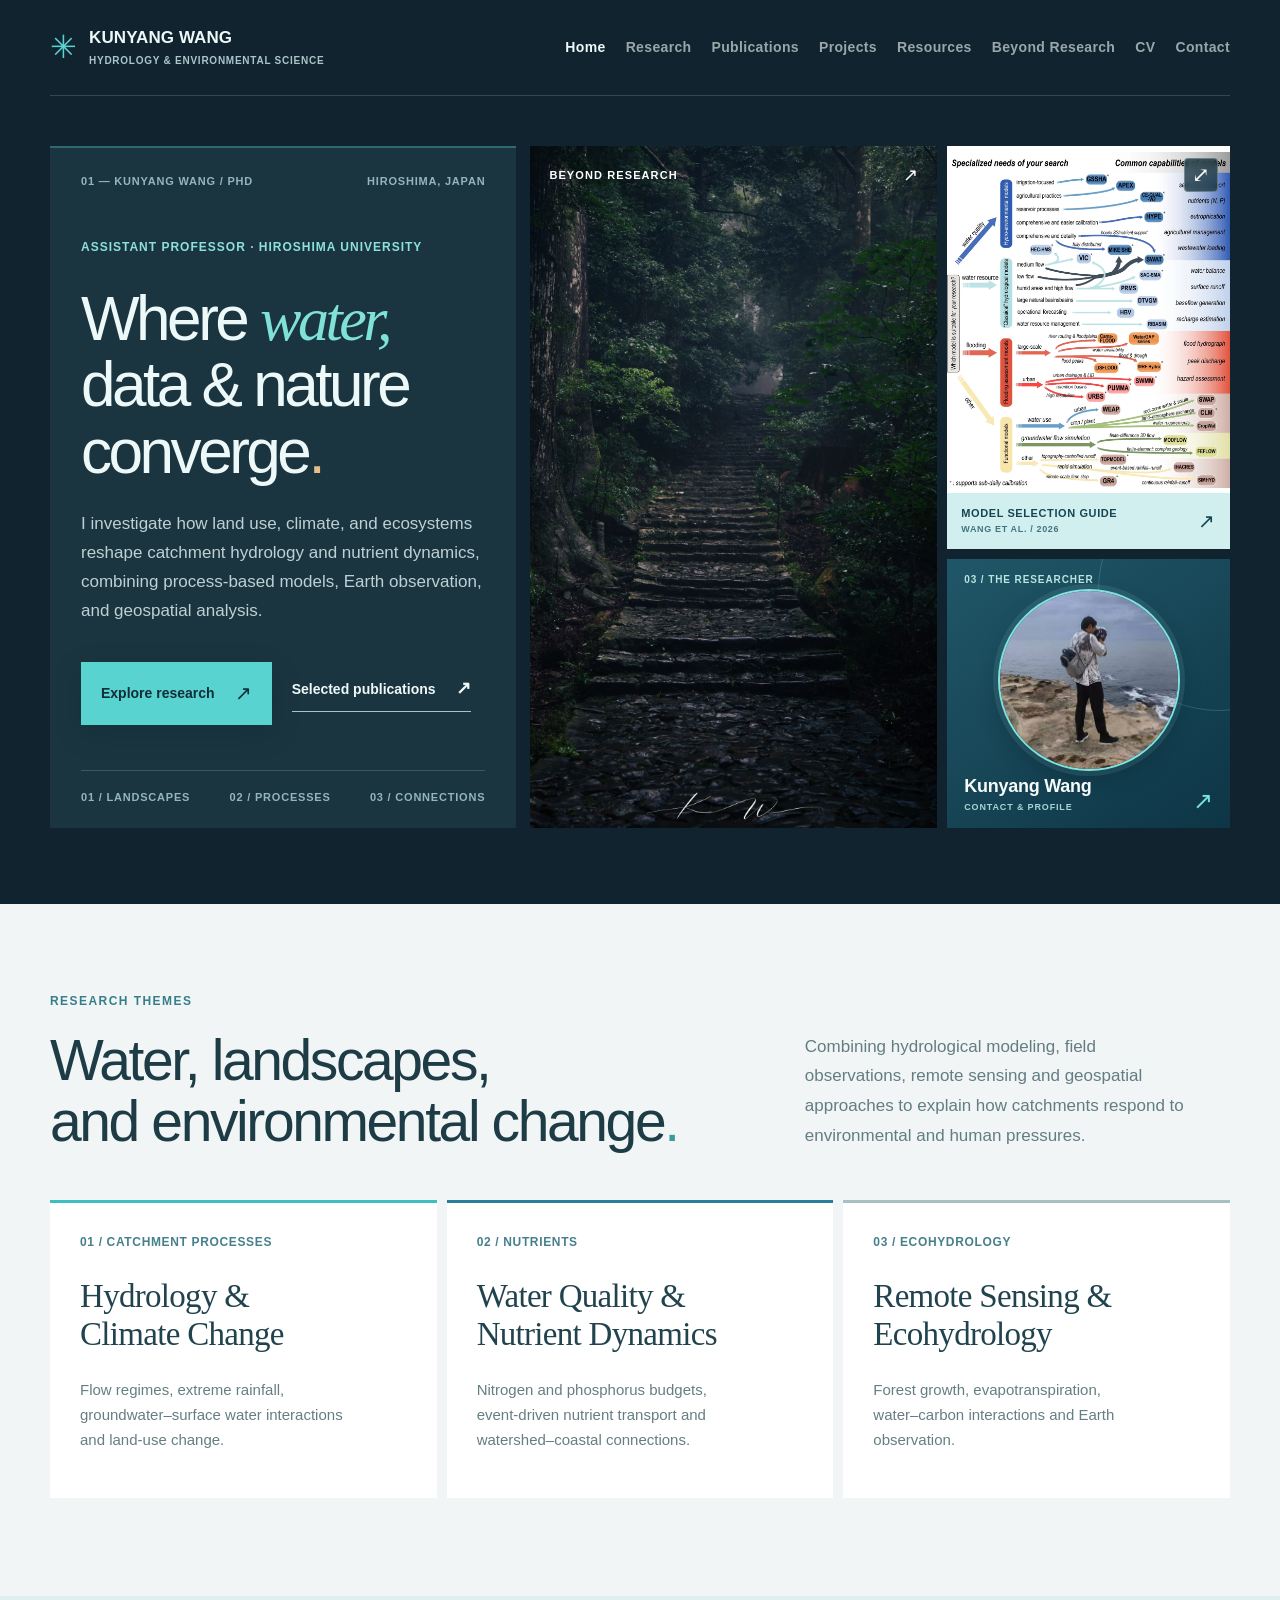
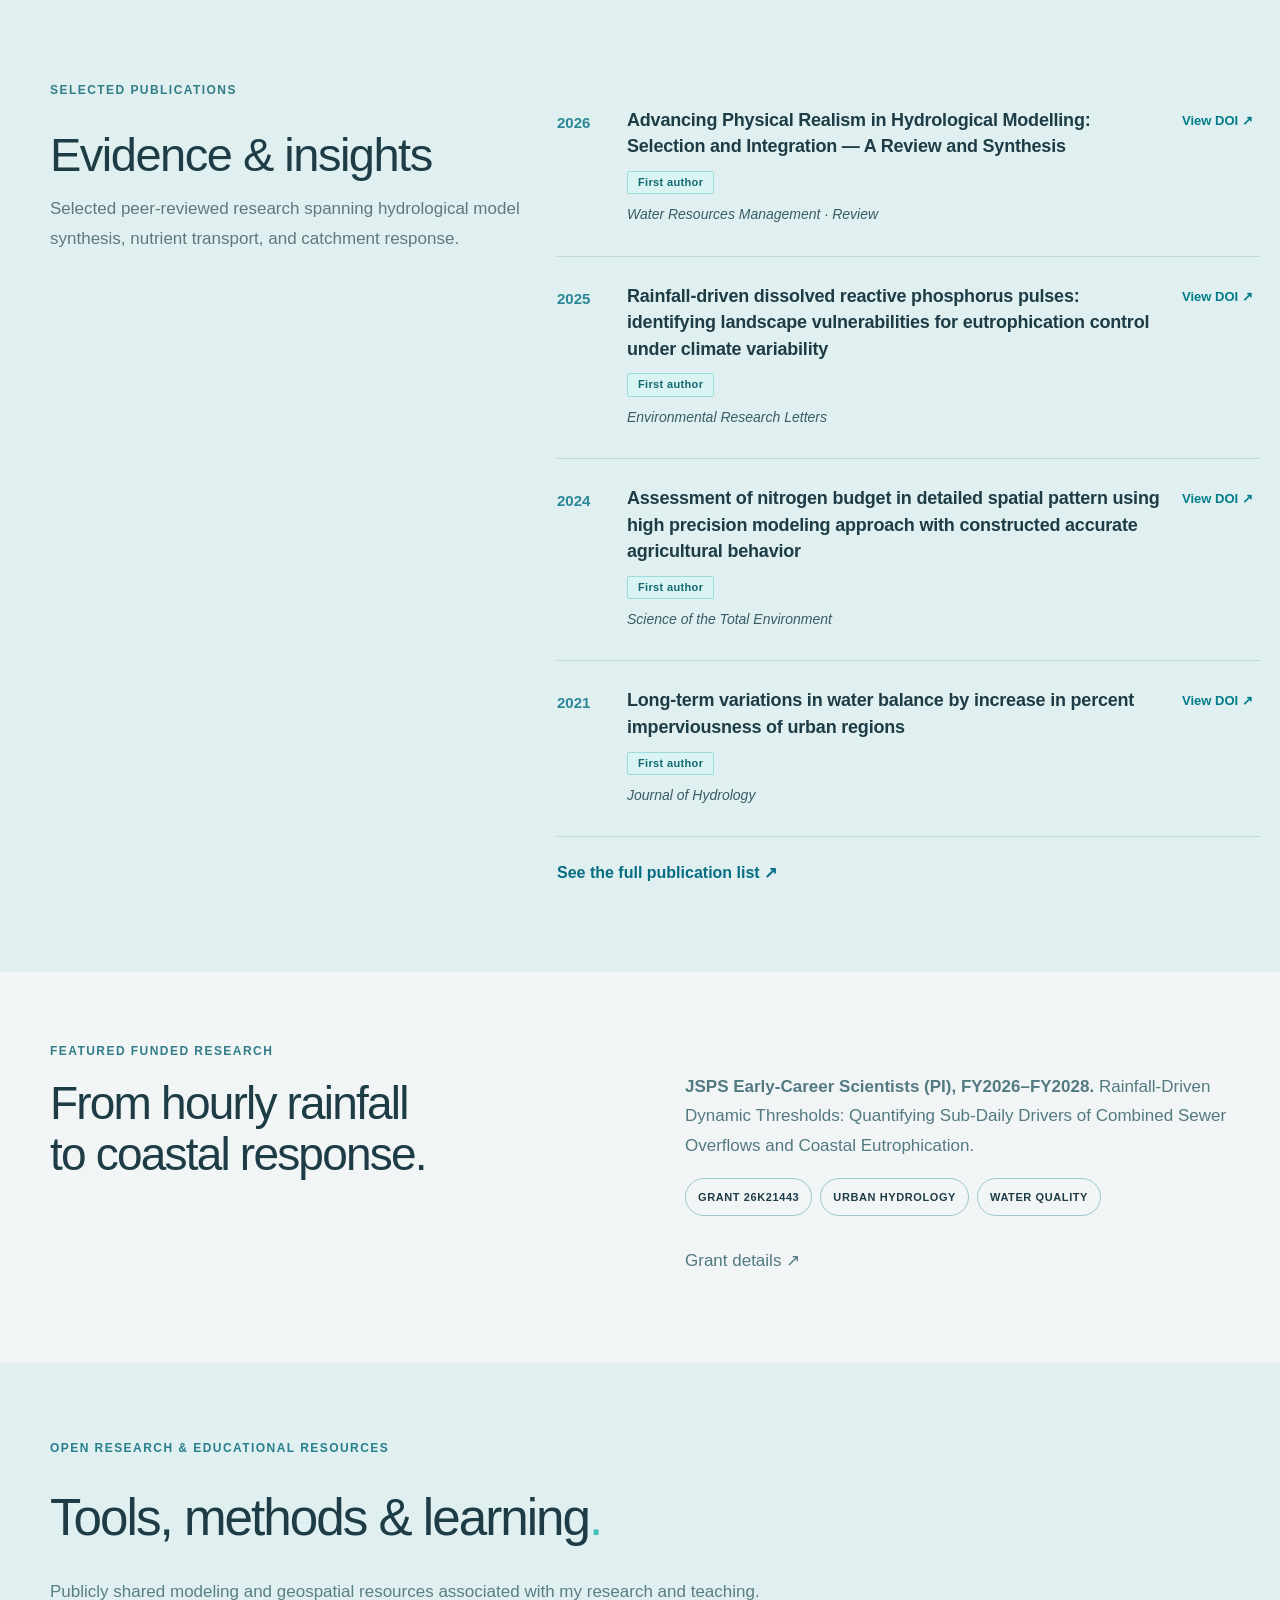
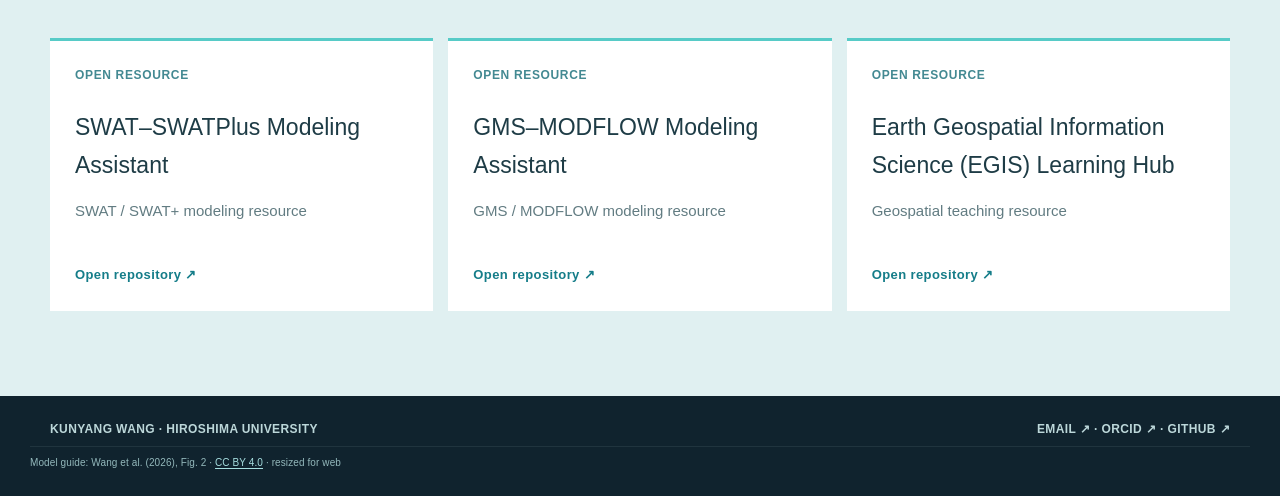
==== commit 255f1a4b: "Expand EGIS name on homepage resource card" ====
--- a/index.html
+++ b/index.html
@@ -11,5 +11,5 @@
 <article class="focus-card"><div class="tag">03 / ECOHYDROLOGY</div><h3>Remote Sensing &amp;<br/>Ecohydrology</h3><p>Forest growth, evapotranspiration, water–carbon interactions and Earth observation.</p></article></div></div></section>
 <section class="selected-publications-band" id="work"><div class="work wrap selected-section"><div><div class="tiny-caps">SELECTED PUBLICATIONS</div><h2>Evidence &amp; insights</h2><p>Selected peer-reviewed research spanning hydrological model synthesis, nutrient transport, and catchment response.</p></div><div class="selected-list"><article class="publication-card"><div class="pub-year">2026</div><div class="pub-info"><h3>Advancing Physical Realism in Hydrological Modelling: Selection and Integration — A Review and Synthesis</h3><span class="first-author-badge">First author</span><p class="pub-authors">Wang, K., Onodera, S.-I., Saito, M., Nang, Y.W.</p><p class="pub-journal">Water Resources Management · Review</p></div><div class="pub-link"><a class="doi-link" href="https://doi.org/10.1007/s11269-026-04534-1" rel="noopener noreferrer" target="_blank">View DOI <span aria-hidden="true">↗</span></a></div></article><article class="publication-card"><div class="pub-year">2025</div><div class="pub-info"><h3>Rainfall-driven dissolved reactive phosphorus pulses: identifying landscape vulnerabilities for eutrophication control under climate variability</h3><span class="first-author-badge">First author</span><p class="pub-authors">Wang, K., Onodera, S.-I., Saito, M., Kimbi, S.B., Ishida, T.</p><p class="pub-journal">Environmental Research Letters</p></div><div class="pub-link"><a class="doi-link" href="https://doi.org/10.1088/1748-9326/ae00e0" rel="noopener noreferrer" target="_blank">View DOI <span aria-hidden="true">↗</span></a></div></article><article class="publication-card"><div class="pub-year">2024</div><div class="pub-info"><h3>Assessment of nitrogen budget in detailed spatial pattern using high precision modeling approach with constructed accurate agricultural behavior</h3><span class="first-author-badge">First author</span><p class="pub-authors">Wang, K., Onodera, S.-I., Saito, M., Shimizu, Y.</p><p class="pub-journal">Science of the Total Environment</p></div><div class="pub-link"><a class="doi-link" href="https://doi.org/10.1016/j.scitotenv.2023.169631" rel="noopener noreferrer" target="_blank">View DOI <span aria-hidden="true">↗</span></a></div></article><article class="publication-card"><div class="pub-year">2021</div><div class="pub-info"><h3>Long-term variations in water balance by increase in percent imperviousness of urban regions</h3><span class="first-author-badge">First author</span><p class="pub-authors">Wang, K., Onodera, S.-I., Saito, M., Shimizu, Y.</p><p class="pub-journal">Journal of Hydrology</p></div><div class="pub-link"><a class="doi-link" href="https://doi.org/10.1016/j.jhydrol.2021.126767" rel="noopener noreferrer" target="_blank">View DOI <span aria-hidden="true">↗</span></a></div></article><div class="inline-cta"><a class="" href="publications.html" rel="noopener noreferrer" target="_blank">See the full publication list <span aria-hidden="true">↗</span></a></div></div></div></section>
 <section class="interlude" id="projects"><div class="wrap interlude-grid"><div><div class="tiny-caps">FEATURED FUNDED RESEARCH</div><h2>From hourly rainfall<br/>to coastal response.</h2></div><div><p><strong>JSPS Early-Career Scientists (PI), FY2026–FY2028.</strong> Rainfall-Driven Dynamic Thresholds: Quantifying Sub-Daily Drivers of Combined Sewer Overflows and Coastal Eutrophication.</p><div class="pills"><span>GRANT 26K21443</span><span>URBAN HYDROLOGY</span><span>WATER QUALITY</span></div><p><a class="" href="projects.html">Grant details <span aria-hidden="true">↗</span></a></p></div></div></section>
-<section class="resource-band"><div class="wrap"><div class="tiny-caps">OPEN RESEARCH &amp; EDUCATIONAL RESOURCES</div><h2>Tools, methods &amp; learning<span>.</span></h2><p>Publicly shared modeling and geospatial resources associated with my research and teaching.</p><div class="resource-grid"><div class="resource-card"><div class="tag">OPEN RESOURCE</div><h3>SWAT–SWATPlus Modeling Assistant</h3><p>SWAT / SWAT+ modeling resource</p><a class="" href="https://github.com/kywang32/SWAT-SWATPlus-Modeling-Assistant" rel="noopener noreferrer" target="_blank">Open repository <span aria-hidden="true">↗</span></a></div><div class="resource-card"><div class="tag">OPEN RESOURCE</div><h3>GMS–MODFLOW Modeling Assistant</h3><p>GMS / MODFLOW modeling resource</p><a class="" href="https://github.com/kywang32/GMS-MODFLOW-Modeling-Assistant" rel="noopener noreferrer" target="_blank">Open repository <span aria-hidden="true">↗</span></a></div><div class="resource-card"><div class="tag">OPEN RESOURCE</div><h3>EGIS Geospatial Learning Hub</h3><p>Geospatial teaching resource</p><a class="" href="https://github.com/kywang32/EGIS-Geospatial-Learning-Hub" rel="noopener noreferrer" target="_blank">Open repository <span aria-hidden="true">↗</span></a></div></div></div></section>
+<section class="resource-band"><div class="wrap"><div class="tiny-caps">OPEN RESEARCH &amp; EDUCATIONAL RESOURCES</div><h2>Tools, methods &amp; learning<span>.</span></h2><p>Publicly shared modeling and geospatial resources associated with my research and teaching.</p><div class="resource-grid"><div class="resource-card"><div class="tag">OPEN RESOURCE</div><h3>SWAT–SWATPlus Modeling Assistant</h3><p>SWAT / SWAT+ modeling resource</p><a class="" href="https://github.com/kywang32/SWAT-SWATPlus-Modeling-Assistant" rel="noopener noreferrer" target="_blank">Open repository <span aria-hidden="true">↗</span></a></div><div class="resource-card"><div class="tag">OPEN RESOURCE</div><h3>GMS–MODFLOW Modeling Assistant</h3><p>GMS / MODFLOW modeling resource</p><a class="" href="https://github.com/kywang32/GMS-MODFLOW-Modeling-Assistant" rel="noopener noreferrer" target="_blank">Open repository <span aria-hidden="true">↗</span></a></div><div class="resource-card"><div class="tag">OPEN RESOURCE</div><h3>Earth Geospatial Information Science (EGIS) Learning Hub</h3><p>Geospatial teaching resource</p><a class="" href="https://github.com/kywang32/EGIS-Geospatial-Learning-Hub" rel="noopener noreferrer" target="_blank">Open repository <span aria-hidden="true">↗</span></a></div></div></div></section>
 <footer id="contact"><div class="wrap"><span>KUNYANG WANG · HIROSHIMA UNIVERSITY</span><span><a class="" href="mailto:kywang@hiroshima-u.ac.jp" rel="noopener noreferrer" target="_blank">EMAIL <span aria-hidden="true">↗</span></a> · <a class="" href="https://orcid.org/0000-0001-8528-1574" rel="noopener noreferrer" target="_blank">ORCID <span aria-hidden="true">↗</span></a> · <a class="" href="https://github.com/kywang32" rel="noopener noreferrer" target="_blank">GITHUB <span aria-hidden="true">↗</span></a></span></div><span class="figure-credit">Model guide: Wang et al. (2026), Fig. 2 · <a href="https://creativecommons.org/licenses/by/4.0/" rel="license noopener noreferrer" target="_blank">CC BY 4.0</a> · resized for web</span></footer></body></html>
